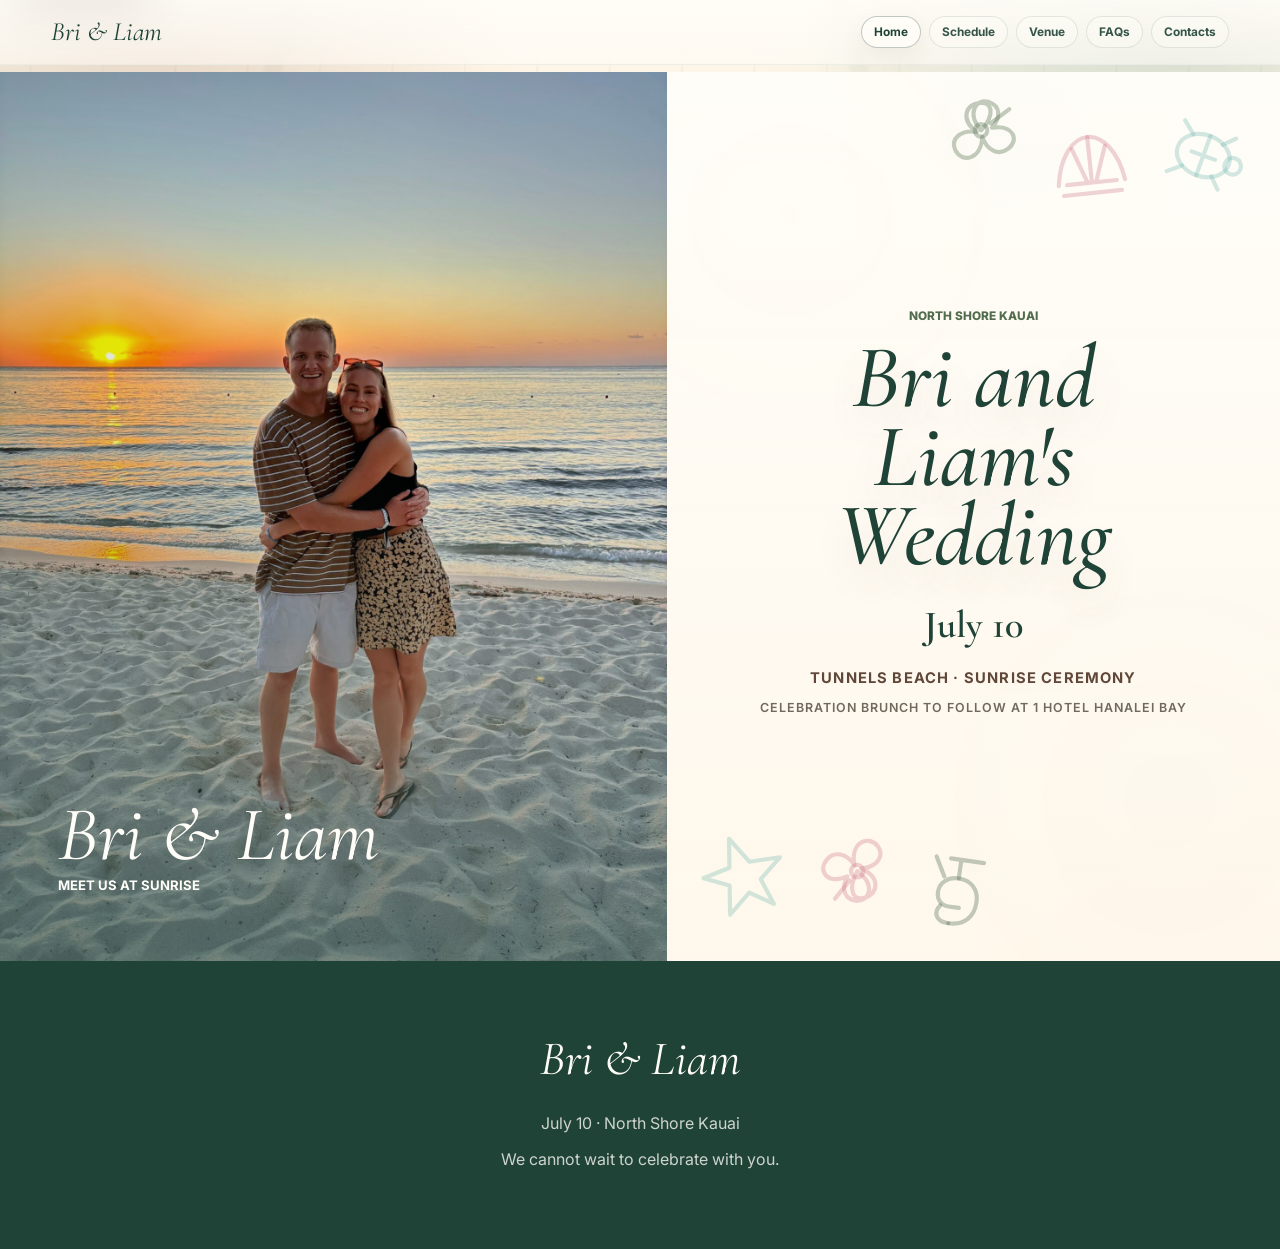
==== index.html @ 95271173 "New edit" ====
<!doctype html>
<html lang="en">
  <head>
    <meta charset="utf-8">
    <meta name="viewport" content="width=device-width, initial-scale=1">
    <meta
      name="description"
      content="Bri and Liam's intimate wedding weekend on Kauai's North Shore."
    >
    <!-- LINK PREVIEW: this controls the photo/title shown in texts and social shares. -->
    <meta property="og:title" content="Bri & Liam | North Shore Kauai">
    <meta property="og:description" content="A sunrise celebration at Tunnels Beach on Kauai's North Shore.">
    <meta property="og:type" content="website">
    <meta property="og:url" content="https://briandliam.com/">
    <meta property="og:image" content="https://briandliam.com/assets/bri-liam-link-preview.jpeg">
    <meta property="og:image:alt" content="Bri and Liam smiling together at Tunnels Beach in Kauai.">
    <meta property="og:image:width" content="768">
    <meta property="og:image:height" content="1024">
    <meta name="twitter:card" content="summary_large_image">
    <meta name="twitter:title" content="Bri & Liam | North Shore Kauai">
    <meta name="twitter:description" content="A sunrise celebration at Tunnels Beach on Kauai's North Shore.">
    <meta name="twitter:image" content="https://briandliam.com/assets/bri-liam-link-preview.jpeg">
    <title>Bri & Liam | North Shore Kauai</title>

    <!-- Fonts: update these Google Fonts links if you want a different typography direction. -->
    <link rel="preconnect" href="https://fonts.googleapis.com">
    <link rel="preconnect" href="https://fonts.gstatic.com" crossorigin>
    <link
      href="https://fonts.googleapis.com/css2?family=Cormorant+Garamond:ital,wght@0,400;0,500;0,600;1,400&family=Inter:wght@400;500;600;700&display=swap"
      rel="stylesheet"
    >
    <link rel="stylesheet" href="styles.css">
  </head>
  <body>
    <a class="skip-link" href="#main">Skip to content</a>

    <!-- DECORATIVE MOTIFS: reusable beach/tropical icons used in headings and the hero. -->
    <svg class="motif-sprite" aria-hidden="true" focusable="false">
      <symbol id="motif-shell" viewBox="0 0 48 48">
        <path d="M8 34c2-14 9-22 16-22s14 8 16 22" />
        <path d="M12 34h24M24 12v22M16 17l6 17M32 17l-6 17M10 39h28" />
      </symbol>
      <symbol id="motif-turtle" viewBox="0 0 48 48">
        <ellipse cx="24" cy="25" rx="13" ry="10" />
        <circle cx="39" cy="25" r="4" />
        <path d="M16 17l-6-5M16 33l-6 5M31 17l5-5M31 33l5 5M18 25h12M24 15v20" />
      </symbol>
      <symbol id="motif-hibiscus" viewBox="0 0 48 48">
        <path d="M24 24c-8-7-5-15 2-14 5 1 7 6 3 12 10-3 14 4 9 9-4 4-10 2-13-4 1 11-8 14-12 8-3-5 1-10 9-10-9-5-7-13 0-14 5-1 8 4 2 13Z" />
        <circle cx="24" cy="24" r="3" />
        <path d="M28 20l8-8" />
      </symbol>
      <symbol id="motif-fish" viewBox="0 0 48 48">
        <path d="M8 24c7-9 18-10 27 0-9 10-20 9-27 0Z" />
        <path d="M35 24l7-7v14l-7-7ZM17 20c3 3 3 5 0 8" />
        <circle cx="14" cy="23" r="1.5" />
      </symbol>
      <symbol id="motif-starfish" viewBox="0 0 48 48">
        <path d="M24 6l5 13 13-1-10 9 5 13-13-7-13 7 5-13L6 18l13 1 5-13Z" />
      </symbol>
      <symbol id="motif-waterfall" viewBox="0 0 48 48">
        <path d="M14 7h20M17 12c0 8 3 11 3 18M24 12c-2 8 2 13-1 22M31 12c-1 7 2 11-2 18" />
        <path d="M10 38c4-3 8-3 12 0s8 3 16 0" />
      </symbol>
      <symbol id="motif-flamingo" viewBox="0 0 48 48">
        <path d="M31 13c-8 0-12 5-12 12 0 6 4 10 10 10 5 0 9-3 9-8 0-3-2-6-6-6h-5" />
        <path d="M31 13c6 0 8 4 5 8M29 35v9M36 35l5 9M18 44h16" />
      </symbol>
    </svg>

    <header class="site-header">
      <button class="brand tab-button" type="button" data-tab="home" aria-label="Bri and Liam home">Bri & Liam</button>
      <nav aria-label="Primary navigation" role="tablist">
        <button class="tab-button is-active" type="button" role="tab" aria-selected="true" aria-controls="home-panel" data-tab="home">Home</button>
        <button class="tab-button" type="button" role="tab" aria-selected="false" aria-controls="schedule-panel" data-tab="schedule">Schedule</button>
        <button class="tab-button" type="button" role="tab" aria-selected="false" aria-controls="venue-panel" data-tab="venue">Venue</button>
        <button class="tab-button" type="button" role="tab" aria-selected="false" aria-controls="faqs-panel" data-tab="faqs">FAQs</button>
        <button class="tab-button" type="button" role="tab" aria-selected="false" aria-controls="contacts-panel" data-tab="contacts">Contacts</button>
      </nav>
    </header>

    <main id="main">
      <section class="tab-panel is-active" id="home-panel" role="tabpanel" data-panel="home">
        <div class="title-slide">
          <figure class="title-photo-panel">
            <!-- HOME PHOTO: replace this image in assets/ if you want a different title photo. -->
            <img src="assets/bri-liam-title-photo.jpeg" alt="Bri and Liam standing together on the beach at sunset.">
            <figcaption>
              <span>Bri & Liam</span>
              <small>Meet us at sunrise</small>
            </figcaption>
          </figure>
          <div class="title-invite reveal">
            <div class="tropical-corner tropical-corner-top" aria-hidden="true">
              <svg><use href="#motif-hibiscus"></use></svg>
              <svg><use href="#motif-shell"></use></svg>
              <svg><use href="#motif-turtle"></use></svg>
            </div>
            <div class="title-copy">
              <p class="kicker">North Shore Kauai</p>
              <h1 id="hero-title">Bri and Liam's Wedding</h1>
              <p class="title-date">July 10</p>
              <p class="title-location">Tunnels Beach · Sunrise Ceremony</p>
              <p class="title-note">Celebration brunch to follow at 1 Hotel Hanalei Bay</p>
            </div>
            <div class="tropical-corner tropical-corner-bottom" aria-hidden="true">
              <svg><use href="#motif-flamingo"></use></svg>
              <svg><use href="#motif-hibiscus"></use></svg>
              <svg><use href="#motif-starfish"></use></svg>
            </div>
          </div>
        </div>
      </section>

      <section class="tab-panel" id="schedule-panel" role="tabpanel" data-panel="schedule" hidden>
        <div class="section-wrap reveal">
          <div class="section-heading centered">
            <p class="eyebrow"><svg class="motif-icon" aria-hidden="true" focusable="false"><use href="#motif-starfish"></use></svg>Schedule</p>
            <h2>Wedding Weekend</h2>
          </div>
          <div class="schedule-strip" aria-label="Brief wedding weekend schedule">
            <span><strong>July 9</strong> Welcome Rehearsal</span>
            <span><strong>July 10</strong> Ceremony</span>
            <span><strong>July 10</strong> Brunch</span>
          </div>
          <div class="schedule-card-grid">
            <article>
              <p class="date">July 9 · 2:00 PM</p>
              <h3>Welcome Rehearsal</h3>
              <p>Join us for a relaxed dinner party at the Belskus residence in Princeville, overlooking the North Shore.</p>
              <dl>
                <div>
                  <dt>Location</dt>
                  <dd>Belskus residence</dd>
                </div>
                <div>
                  <dt>Address</dt>
                  <dd>4221 Kekuanaoa Ln<br>Princeville, HI</dd>
                </div>
              </dl>
            </article>
            <article>
              <p class="date">July 10 · 7:00 AM</p>
              <h3>Ceremony</h3>
              <p>Please plan to arrive around 6:45 AM. There is about a 0.5-mile walk along the beach from the parking lot to the ceremony site.</p>
              <dl>
                <div>
                  <dt>Location</dt>
                  <dd>Tunnels Beach</dd>
                </div>
                <div>
                  <dt>Meeting Point</dt>
                  <dd>North side of Tunnels Beach</dd>
                </div>
              </dl>
            </article>
            <article>
              <p class="date">July 10 · 9:15 AM</p>
              <h3>Brunch</h3>
              <p>After the ceremony, we will continue the celebration with brunch. All guests are invited to join us.</p>
              <dl>
                <div>
                  <dt>Location</dt>
                  <dd>1 Hotel Hanalei Bay</dd>
                </div>
              </dl>
            </article>
          </div>
        </div>
      </section>

      <section class="tab-panel" id="venue-panel" role="tabpanel" data-panel="venue" hidden>
        <div class="section-wrap reveal">
          <div class="section-heading centered">
            <p class="eyebrow"><svg class="motif-icon" aria-hidden="true" focusable="false"><use href="#motif-turtle"></use></svg>Venue</p>
            <h2>Ceremony at Tunnels Beach.</h2>
            <p>
              Please meet us on the north side of Tunnels Beach for a simple sunrise ceremony.
              Parking can be limited, so carpooling and arriving early are encouraged.
            </p>
          </div>
          <div class="venue-layout">
            <div class="map-card ceremony-map-card" aria-label="Ceremony map for Tunnels Beach">
              <!-- CEREMONY MAP: replace this image if parking or meeting details change. -->
              <img src="assets/tunnels-ceremony-map.png" alt="Illustrated ceremony map for Tunnels Beach showing the north side ceremony location and Haena Beach Park parking.">
            </div>
            <div class="info-grid">
              <article>
                <span>Arrival</span>
                <strong>6:45 AM</strong>
                <p>Please give yourself time for parking and walking.</p>
              </article>
              <article>
                <span>Ceremony</span>
                <strong>7:00 AM</strong>
                <p>Sunrise ceremony on the north side of Tunnels Beach.</p>
              </article>
              <article>
                <span>Walk</span>
                <strong>0.5 mile</strong>
                <p>Plan for a beach walk from the parking lot to the ceremony site.</p>
              </article>
              <article>
                <span>Transportation</span>
                <strong>Carpooling encouraged</strong>
                <p>North Shore travel and parking can take longer than expected.</p>
              </article>
              <article>
                <span>Officiant</span>
                <strong>Bri's best friend</strong>
              </article>
              <article>
                <span>Meeting Point</span>
                <strong>North side of Tunnels Beach</strong>
              </article>
            </div>
          </div>
        </div>
      </section>

      <section class="tab-panel" id="faqs-panel" role="tabpanel" data-panel="faqs" hidden>
        <div class="section-wrap reveal">
          <div class="section-heading centered">
            <p class="eyebrow"><svg class="motif-icon" aria-hidden="true" focusable="false"><use href="#motif-shell"></use></svg>FAQs</p>
            <h2>A few helpful notes.</h2>
          </div>
          <div class="faq-grid">
            <article>
              <h3>When should we arrive?</h3>
              <p>Guests should plan to arrive around 6:45 AM so there is enough time for parking and the walk to the ceremony site.</p>
            </article>
            <article>
              <h3>How far is the walk?</h3>
              <p>There is about a 0.5-mile walk along the beach from the parking lot to the ceremony site.</p>
            </article>
            <article>
              <h3>Should we carpool?</h3>
              <p>Yes, please carpool when possible. Parking near Tunnels Beach can be limited.</p>
            </article>
            <article>
              <h3>What shoes should I wear?</h3>
              <p>Beach-friendly shoes are recommended, and barefoot is totally okay for the ceremony.</p>
            </article>
            <article>
              <h3>What should I bring?</h3>
              <p>Sunglasses or water may be helpful for the morning beach ceremony.</p>
            </article>
            <article>
              <h3>What should I wear?</h3>
              <p>Beach-friendly neutrals and florals are perfect. Please avoid wearing white.</p>
            </article>
          </div>
        </div>
      </section>

      <section class="tab-panel" id="contacts-panel" role="tabpanel" data-panel="contacts" hidden>
        <div class="attendee-contacts section-wrap reveal">
          <div class="section-heading centered">
            <p class="eyebrow"><svg class="motif-icon" aria-hidden="true" focusable="false"><use href="#motif-flamingo"></use></svg>Contacts</p>
            <h2 id="contacts-title">Attendee Contacts</h2>
          </div>
          <!-- ATTENDEE CONTACTS: update names/numbers here as needed. -->
          <div class="contact-grid">
            <article><span>Joe</span><a href="tel:+14807739294">(480) 773-9294</a></article>
            <article><span>Mikey</span><a href="tel:+14803384847">(480) 338-4847</a></article>
            <article><span>Gabby</span><a href="tel:+14807475272">(480) 747-5272</a></article>
            <article><span>Brady</span><a href="tel:+14806779802">(480) 677-9802</a></article>
            <article><span>Peter</span><a href="tel:+16025356548">(602) 535-6548</a></article>
            <article><span>Stu</span><a href="tel:+14808248291">(480) 824-8291</a></article>
            <article><span>Connie</span><a href="tel:+14808248297">(480) 824-8297</a></article>
            <article><span>Sammy</span><a href="tel:+14806770804">(480) 677-0804</a></article>
            <article><span>Rachel</span><a href="tel:+14804664386">(480) 466-4386</a></article>
            <article><span>Maddie</span><a href="tel:+14803385654">(480) 338-5654</a></article>
            <article><span>Erin</span><a href="tel:+19512557555">(951) 255-7555</a></article>
            <article><span>Kylie</span><a href="tel:+447765758380">+44 7765 758380</a></article>
            <article><span>Sheri</span><a href="tel:+18584148650">(858) 414-8650</a></article>
            <article><span>Bri</span><a href="tel:+19519727779">(951) 972-7779</a></article>
            <article><span>Liam</span><a href="tel:+14808248294">(480) 824-8294</a></article>
            <article><span>John</span><a href="tel:+19512193408">(951) 219-3408</a></article>
          </div>
          <p class="contact-note">* No prank calls. We're talking to you, Kylie.</p>
        </div>
      </section>
    </main>

    <footer class="site-footer">
      <p class="footer-names">Bri & Liam</p>
      <p>July 10 · North Shore Kauai</p>
      <p>We cannot wait to celebrate with you.</p>
    </footer>
    <script>
      const tabButtons = document.querySelectorAll(".tab-button");
      const tabPanels = document.querySelectorAll(".tab-panel");

      function showTab(tabName) {
        tabButtons.forEach((button) => {
          const isActive = button.dataset.tab === tabName;
          button.classList.toggle("is-active", isActive);
          if (button.getAttribute("role") === "tab") {
            button.setAttribute("aria-selected", String(isActive));
          }
        });

        tabPanels.forEach((panel) => {
          const isActive = panel.dataset.panel === tabName;
          panel.classList.toggle("is-active", isActive);
          panel.hidden = !isActive;
        });

        window.scrollTo({ top: 0, behavior: "smooth" });
      }

      tabButtons.forEach((button) => {
        button.addEventListener("click", () => showTab(button.dataset.tab));
      });
    </script>
  </body>
</html>
---- styles.css ----
/* Bri & Liam wedding site
   Edit colors, spacing, and typography here. Content updates live in index.html. */

:root {
  --cream: #fff7ea;
  --warm-white: #fffdf8;
  --sand: #efd8b8;
  --beige: #dfc6a4;
  --taupe: #a2775c;
  --cocoa: #604738;
  --ink: #24362f;
  --muted: #6f695e;
  --sage: #9ab889;
  --olive: #526d4d;
  --deep-green: #1f4337;
  --ocean: #74b7ae;
  --soft-blue: #d7f0eb;
  --coral: #dd8c78;
  --hibiscus: #c96f83;
  --sun: #f2c875;
  --line: rgba(44, 44, 36, 0.14);
  --shadow: 0 18px 50px rgba(73, 58, 43, 0.12);
  --radius: 24px;
}

* {
  box-sizing: border-box;
  letter-spacing: 0;
}

html {
  scroll-behavior: smooth;
}

body {
  position: relative;
  margin: 0;
  background:
    radial-gradient(circle at 14% 8%, rgba(221, 140, 120, 0.16), transparent 22rem),
    radial-gradient(circle at 88% 12%, rgba(116, 183, 174, 0.18), transparent 24rem),
    linear-gradient(180deg, var(--cream), #f6ead8 48%, #fff9ef);
  color: var(--ink);
  font-family: Inter, system-ui, -apple-system, BlinkMacSystemFont, "Segoe UI", sans-serif;
}

body::before {
  content: "";
  position: fixed;
  inset: 0;
  z-index: -1;
  pointer-events: none;
  background:
    radial-gradient(ellipse at 10% 0%, rgba(82, 109, 77, 0.13), transparent 24rem),
    radial-gradient(ellipse at 92% 2%, rgba(82, 109, 77, 0.12), transparent 24rem),
    linear-gradient(108deg, transparent 0 18%, rgba(82, 109, 77, 0.055) 18.4% 19.2%, transparent 19.6%),
    linear-gradient(72deg, transparent 0 71%, rgba(82, 109, 77, 0.055) 71.4% 72.2%, transparent 72.6%),
    repeating-linear-gradient(96deg, transparent 0 36px, rgba(31, 67, 55, 0.035) 37px 38px, transparent 39px 72px);
  opacity: 0.9;
}

img {
  display: block;
  max-width: 100%;
}

a {
  color: inherit;
  text-decoration: none;
}

button {
  color: inherit;
  font: inherit;
}

p {
  margin-top: 0;
  color: var(--muted);
  line-height: 1.75;
}

h1,
h2,
h3 {
  margin-top: 0;
  color: var(--ink);
  font-family: "Cormorant Garamond", Georgia, serif;
  font-weight: 500;
}

.skip-link {
  position: fixed;
  top: 12px;
  left: 12px;
  z-index: 100;
  transform: translateY(-160%);
  padding: 10px 14px;
  background: var(--warm-white);
  border-radius: 999px;
  box-shadow: var(--shadow);
}

.skip-link:focus {
  transform: translateY(0);
}

.motif-sprite {
  position: absolute;
  width: 0;
  height: 0;
  overflow: hidden;
}

.site-header {
  position: fixed;
  top: 0;
  left: 0;
  right: 0;
  z-index: 20;
  display: flex;
  align-items: center;
  justify-content: space-between;
  gap: 18px;
  padding: 16px clamp(18px, 4vw, 54px);
  color: var(--deep-green);
  background:
    linear-gradient(180deg, rgba(255, 253, 248, 0.88), rgba(255, 253, 248, 0.56));
  border-bottom: 1px solid rgba(31, 67, 55, 0.08);
  backdrop-filter: blur(14px);
}

.brand {
  padding: 0;
  background: transparent;
  border: 0;
  cursor: pointer;
  font-family: "Cormorant Garamond", Georgia, serif;
  font-size: clamp(1.3rem, 4vw, 1.65rem);
  font-style: italic;
}

nav {
  display: flex;
  align-items: center;
  justify-content: flex-end;
  gap: 8px;
  font-size: 0.74rem;
  font-weight: 700;
  text-transform: uppercase;
}

nav button {
  padding: 8px 12px;
  background: rgba(255, 253, 248, 0.42);
  border: 1px solid rgba(31, 67, 55, 0.12);
  border-radius: 999px;
  cursor: pointer;
  opacity: 0.9;
}

nav button:hover,
nav button:focus-visible,
nav button.is-active {
  background: rgba(255, 253, 248, 0.8);
  border-color: rgba(31, 67, 55, 0.28);
  opacity: 1;
}

nav button.is-active {
  box-shadow: 0 8px 22px rgba(96, 71, 56, 0.08);
}

.tab-panel {
  display: none;
  min-height: calc(100svh - 72px);
  padding-top: 72px;
}

.tab-panel.is-active {
  display: block;
}

.title-slide {
  position: relative;
  min-height: calc(100svh - 72px);
  display: grid;
  grid-template-columns: minmax(0, 1fr) minmax(360px, 0.92fr);
  overflow: hidden;
  padding: 0;
  background: var(--warm-white);
  isolation: isolate;
}

.title-slide::before {
  content: "";
  position: absolute;
  inset: 0;
  z-index: -2;
  background:
    radial-gradient(ellipse at 78% 6%, rgba(82, 109, 77, 0.13), transparent 18rem),
    radial-gradient(ellipse at 92% 98%, rgba(201, 111, 131, 0.12), transparent 18rem);
}

.title-slide::after {
  display: none;
}

.title-photo-panel {
  position: relative;
  min-height: calc(100svh - 72px);
  overflow: hidden;
}

.title-photo-panel img {
  width: 100%;
  height: 100%;
  min-height: calc(100svh - 72px);
  object-fit: cover;
  object-position: center;
}

.title-photo-panel::after {
  content: "";
  position: absolute;
  inset: 0;
  background:
    linear-gradient(180deg, transparent 42%, rgba(31, 67, 55, 0.52)),
    linear-gradient(90deg, rgba(31, 67, 55, 0.16), transparent 62%);
}

.title-photo-panel figcaption {
  position: absolute;
  left: clamp(24px, 5vw, 58px);
  bottom: clamp(26px, 6vw, 68px);
  z-index: 2;
  color: var(--warm-white);
}

.title-photo-panel span {
  display: block;
  font-family: "Cormorant Garamond", Georgia, serif;
  font-size: clamp(2.4rem, 6vw, 5.6rem);
  font-style: italic;
  line-height: 0.9;
}

.title-photo-panel small {
  display: block;
  margin-top: 8px;
  font-size: 0.82rem;
  font-weight: 700;
  text-transform: uppercase;
}

.title-invite {
  position: relative;
  min-height: calc(100svh - 72px);
  display: grid;
  place-items: center;
  overflow: hidden;
  padding: clamp(48px, 7vw, 92px);
  text-align: center;
  background:
    linear-gradient(180deg, rgba(255, 253, 248, 0.94), rgba(255, 247, 234, 0.92)),
    radial-gradient(circle at 20% 16%, rgba(242, 200, 117, 0.16), transparent 15rem),
    radial-gradient(circle at 82% 82%, rgba(116, 183, 174, 0.16), transparent 16rem);
}

.title-copy h1 {
  max-width: 430px;
  margin: 0 auto 16px;
  font-size: clamp(3rem, 7vw, 5.8rem);
  line-height: 0.88;
}

.title-date {
  margin: 0 0 8px;
  color: var(--deep-green);
  font-family: "Cormorant Garamond", Georgia, serif;
  font-size: clamp(1.6rem, 3vw, 2.4rem);
  font-weight: 600;
}

.title-location,
.title-note {
  margin-bottom: 8px;
  color: var(--cocoa);
  font-size: 0.92rem;
  font-weight: 700;
  letter-spacing: 0.08em;
  line-height: 1.55;
  text-transform: uppercase;
}

.title-note {
  color: var(--muted);
  font-size: 0.78rem;
  font-weight: 600;
}

.tropical-corner {
  position: absolute;
  display: flex;
  gap: 12px;
  color: rgba(82, 109, 77, 0.35);
}

.tropical-corner svg {
  width: clamp(54px, 9vw, 100px);
  height: clamp(54px, 9vw, 100px);
  fill: none;
  stroke: currentColor;
  stroke-width: 2;
  stroke-linecap: round;
  stroke-linejoin: round;
}

.tropical-corner svg:nth-child(2) {
  color: rgba(201, 111, 131, 0.3);
  transform: translateY(16px) rotate(-14deg);
}

.tropical-corner svg:nth-child(3) {
  color: rgba(116, 183, 174, 0.32);
  transform: translateY(-8px) rotate(12deg);
}

.tropical-corner-top {
  top: 24px;
  right: 26px;
  transform: rotate(8deg);
}

.tropical-corner-bottom {
  bottom: 24px;
  left: 26px;
  transform: rotate(188deg);
}

.schedule-strip {
  display: grid;
  grid-template-columns: repeat(3, minmax(0, 1fr));
  gap: 10px;
  margin: 0 0 18px;
}

.schedule-strip span,
.schedule-card-grid article {
  padding: 18px;
  background: rgba(255, 253, 248, 0.76);
  border: 1px solid rgba(116, 183, 174, 0.24);
  border-radius: var(--radius);
  box-shadow: 0 10px 32px rgba(93, 74, 59, 0.06);
}

.schedule-strip strong {
  display: block;
  color: var(--deep-green);
  font-family: "Cormorant Garamond", Georgia, serif;
  font-size: 1.45rem;
  line-height: 1;
}

.schedule-card-grid {
  display: grid;
  grid-template-columns: repeat(3, minmax(0, 1fr));
  gap: 14px;
}

.schedule-card-grid h3 {
  margin-bottom: 10px;
  color: var(--deep-green);
  font-size: clamp(2rem, 4vw, 3rem);
  line-height: 1;
}

.schedule-card-grid dl {
  margin-top: 20px;
}

.venue-layout {
  display: grid;
  grid-template-columns: minmax(0, 1fr) minmax(320px, 0.95fr);
  gap: clamp(20px, 4vw, 44px);
  align-items: start;
}

.hero {
  position: relative;
  min-height: 92svh;
  display: grid;
  align-items: center;
  overflow: hidden;
  padding: 96px clamp(18px, 6vw, 72px) clamp(44px, 9vw, 96px);
  background:
    linear-gradient(180deg, rgba(255, 253, 248, 0.72), transparent 32%),
    radial-gradient(ellipse at 18% 22%, rgba(242, 200, 117, 0.42), transparent 26rem),
    linear-gradient(135deg, #fff5df 0%, #f6cda6 32%, #bfe8df 61%, #f9e5c6 100%);
  isolation: isolate;
}

.hero::before,
.hero::after,
.hero-art {
  position: absolute;
  inset: 0;
}

.hero::before {
  content: "";
  z-index: -2;
  background:
    linear-gradient(155deg, transparent 0 48%, rgba(255, 253, 248, 0.42) 48.2% 50%, transparent 50.2%),
    repeating-linear-gradient(168deg, rgba(255, 253, 248, 0.22) 0 1px, transparent 1px 18px);
  opacity: 0.72;
}

.hero::after {
  content: "";
  z-index: -1;
  top: auto;
  height: 38%;
  background:
    radial-gradient(120% 75% at 50% 8%, rgba(255, 253, 248, 0.72), transparent 42%),
    linear-gradient(180deg, rgba(255, 253, 248, 0), rgba(239, 216, 184, 0.9));
  clip-path: ellipse(78% 46% at 48% 100%);
}

.hero-art {
  pointer-events: none;
  color: rgba(31, 67, 55, 0.22);
}

.hero-motif {
  position: absolute;
  width: clamp(58px, 10vw, 118px);
  height: clamp(58px, 10vw, 118px);
  fill: none;
  stroke: currentColor;
  stroke-width: 2.2;
  stroke-linecap: round;
  stroke-linejoin: round;
}

.hero-shell-one {
  left: 7%;
  bottom: 14%;
  color: rgba(162, 119, 92, 0.34);
  transform: rotate(-12deg);
}

.hero-turtle {
  right: 13%;
  bottom: 22%;
  color: rgba(82, 109, 77, 0.34);
  transform: rotate(10deg);
}

.hero-flower {
  right: 7%;
  top: 21%;
  color: rgba(201, 111, 131, 0.36);
  transform: rotate(16deg);
}

.hero-flamingo {
  left: 14%;
  top: 24%;
  color: rgba(221, 140, 120, 0.36);
  transform: rotate(-8deg);
}

.hero-starfish {
  left: 47%;
  bottom: 7%;
  color: rgba(242, 200, 117, 0.46);
  transform: rotate(18deg);
}

.hero-waterfall {
  right: 29%;
  top: 15%;
  color: rgba(116, 183, 174, 0.36);
  transform: rotate(6deg);
}

.hero-content {
  position: relative;
  max-width: 880px;
}

.kicker,
.eyebrow {
  margin: 0 0 14px;
  color: var(--olive);
  font-size: 0.74rem;
  font-weight: 800;
  line-height: 1.45;
  text-transform: uppercase;
}

.hero .kicker {
  color: var(--olive);
}

h1 {
  margin-bottom: 16px;
  color: var(--deep-green);
  font-size: clamp(5rem, 18vw, 13rem);
  font-style: italic;
  font-weight: 500;
  line-height: 0.8;
  text-shadow: 0 18px 38px rgba(96, 71, 56, 0.12);
}

.hero-meta {
  max-width: 560px;
  margin-bottom: 0;
  color: var(--cocoa);
  font-size: clamp(1.05rem, 3vw, 1.45rem);
  font-weight: 600;
}

.section-wrap {
  width: min(1120px, calc(100% - 36px));
  margin: 0 auto;
  padding: clamp(46px, 7vw, 82px) 0;
}

.page-section {
  scroll-margin-top: 86px;
}

.intro {
  display: grid;
  grid-template-columns: 1.1fr 0.9fr;
  gap: clamp(28px, 7vw, 84px);
}

.motif-icon {
  width: 1.35rem;
  height: 1.35rem;
  margin-right: 9px;
  fill: none;
  stroke: currentColor;
  stroke-width: 2.3;
  stroke-linecap: round;
  stroke-linejoin: round;
  vertical-align: -0.34rem;
}

h2 {
  margin-bottom: 0;
  font-size: clamp(2.8rem, 8vw, 5.5rem);
  line-height: 0.98;
}

.intro-copy {
  align-self: end;
}

.welcome-detail {
  grid-column: 1 / -1;
  justify-self: end;
  width: min(520px, 100%);
  margin-top: clamp(18px, 4vw, 34px);
}

.welcome-detail img {
  width: 100%;
  aspect-ratio: 5 / 4;
  object-fit: cover;
  border-radius: 28px;
  box-shadow: var(--shadow);
}

.intro-copy p,
.section-heading p,
.feature-card p,
.welcome-copy p,
.dress-code p {
  font-size: 1.03rem;
}

.details-panel,
.feature,
.map-section {
  display: grid;
  grid-template-columns: minmax(0, 0.9fr) minmax(320px, 1.1fr);
  gap: clamp(30px, 7vw, 84px);
  border-top: 1px solid var(--line);
}

.section-heading {
  align-self: start;
}

.centered {
  max-width: 780px;
  margin: 0 auto 26px;
  text-align: center;
}

.info-grid {
  display: grid;
  grid-template-columns: repeat(2, minmax(0, 1fr));
  gap: 12px;
}

.info-grid article,
.feature-card,
.faq-grid article,
.rec-grid article {
  min-height: 100%;
  padding: 22px;
  background:
    linear-gradient(145deg, rgba(255, 253, 248, 0.82), rgba(255, 247, 234, 0.58));
  border: 1px solid rgba(116, 183, 174, 0.26);
  border-radius: var(--radius);
  box-shadow: 0 10px 32px rgba(93, 74, 59, 0.06);
}

.info-grid span,
dt,
.date,
.time {
  display: block;
  margin-bottom: 8px;
  color: var(--taupe);
  font-size: 0.72rem;
  font-weight: 800;
  text-transform: uppercase;
}

.info-grid strong,
.large-detail {
  display: block;
  color: var(--deep-green);
  font-family: "Cormorant Garamond", Georgia, serif;
  font-size: clamp(1.55rem, 4vw, 2.25rem);
  font-weight: 600;
  line-height: 1.05;
}

.info-grid p,
.feature-card p:last-child {
  margin: 10px 0 0;
}

.feature {
  align-items: center;
}

.feature-card {
  padding: clamp(28px, 5vw, 48px);
}

.large-detail {
  margin-bottom: 18px;
  color: var(--olive);
  font-size: clamp(3rem, 8vw, 5.2rem);
}

.welcome-event {
  width: min(1180px, calc(100% - 36px));
  margin: 0 auto;
  display: grid;
  grid-template-columns: minmax(0, 0.95fr) minmax(320px, 0.85fr);
  gap: clamp(22px, 5vw, 58px);
  align-items: center;
  padding: clamp(28px, 5vw, 58px);
  background:
    radial-gradient(circle at 12% 8%, rgba(221, 140, 120, 0.18), transparent 18rem),
    linear-gradient(135deg, #fff1df, #e5f2de 54%, #d9eee9);
  border-radius: 32px;
}

.welcome-image img {
  width: 100%;
  aspect-ratio: 4 / 5;
  object-fit: cover;
  border-radius: 28px;
  box-shadow: var(--shadow);
}

.welcome-copy h2 {
  margin-bottom: 18px;
}

.small-note {
  color: var(--cocoa);
}

dl {
  display: grid;
  gap: 14px;
  margin: 28px 0 0;
}

dd {
  margin: 0;
  color: var(--deep-green);
  font-weight: 700;
}

.timeline {
  display: grid;
  max-width: 860px;
  margin: 0 auto;
  border-top: 1px solid var(--line);
}

.timeline article {
  display: grid;
  grid-template-columns: 110px 1fr;
  gap: clamp(18px, 5vw, 44px);
  padding: 22px 0;
  border-bottom: 1px solid var(--line);
}

.timeline h3,
.rec-grid h3 {
  margin-bottom: 8px;
  color: var(--deep-green);
  font-size: 1.55rem;
}

.timeline p:last-child,
.faq-grid p,
.rec-grid p {
  margin-bottom: 0;
}

.dress-code {
  max-width: 900px;
  text-align: center;
}

.dress-code h2 {
  margin-bottom: 22px;
}

.faq-grid,
.rec-grid,
.contact-grid {
  display: grid;
  grid-template-columns: repeat(3, minmax(0, 1fr));
  gap: 14px;
}

.faq-grid h3 {
  margin-bottom: 10px;
  color: var(--deep-green);
  font-size: 1.55rem;
}

.map-card {
  overflow: hidden;
  background: linear-gradient(145deg, #fff1dc, #d9eee9);
  border: 1px solid rgba(116, 183, 174, 0.3);
  border-radius: 32px;
  box-shadow: var(--shadow);
}

.map-card img {
  display: block;
  width: 100%;
}

.ceremony-map-card img {
  height: 100%;
  object-fit: cover;
}

figure {
  margin: 0;
}

.attendee-contacts {
  border-top: 1px solid var(--line);
}

.contact-grid article {
  padding: 20px;
  background: rgba(255, 253, 248, 0.76);
  border: 1px solid rgba(116, 183, 174, 0.24);
  border-radius: var(--radius);
  box-shadow: 0 10px 32px rgba(93, 74, 59, 0.06);
}

.contact-grid span,
.contact-grid a {
  display: block;
}

.contact-grid span {
  margin-bottom: 7px;
  color: var(--deep-green);
  font-family: "Cormorant Garamond", Georgia, serif;
  font-size: 1.65rem;
  line-height: 1;
}

.contact-grid a {
  color: var(--muted);
  font-size: 0.95rem;
  font-weight: 700;
}

.contact-grid a:hover,
.contact-grid a:focus-visible {
  color: var(--olive);
  text-decoration: underline;
  text-underline-offset: 3px;
}

.contact-note {
  margin: 18px 0 0;
  color: var(--taupe);
  font-size: 0.86rem;
  font-style: italic;
  text-align: center;
}

.site-footer {
  padding: 56px 20px 68px;
  background: var(--deep-green);
  text-align: center;
}

.site-footer p {
  margin-bottom: 8px;
  color: rgba(255, 253, 248, 0.78);
}

.footer-names {
  color: var(--warm-white) !important;
  font-family: "Cormorant Garamond", Georgia, serif;
  font-size: 3rem;
  font-style: italic;
}

.reveal {
  animation: fadeUp 0.9s ease both;
}

@keyframes fadeUp {
  from {
    opacity: 0;
    transform: translateY(18px);
  }

  to {
    opacity: 1;
    transform: translateY(0);
  }
}

@media (prefers-reduced-motion: reduce) {
  html {
    scroll-behavior: auto;
  }

  .reveal {
    animation: none;
  }
}

@media (max-width: 860px) {
  .site-header {
    align-items: flex-start;
  }

  nav {
    max-width: 250px;
    flex-wrap: wrap;
  }

  .intro,
  .details-panel,
  .feature,
  .welcome-event,
  .map-section,
  .venue-layout {
    grid-template-columns: 1fr;
  }

  .welcome-event {
    padding: 20px;
    border-radius: 26px;
  }

  .title-slide {
    grid-template-columns: 1fr;
  }

  .title-photo-panel,
  .title-photo-panel img {
    min-height: 44svh;
  }

  .title-invite {
    min-height: auto;
    padding: 64px 24px 76px;
  }

  .info-grid,
  .faq-grid,
  .rec-grid,
  .contact-grid,
  .schedule-card-grid,
  .schedule-strip {
    grid-template-columns: 1fr;
  }
}

@media (max-width: 560px) {
  .site-header {
    align-items: flex-start;
    padding: 14px 16px;
  }

  nav {
    justify-content: flex-end;
    gap: 8px 12px;
    font-size: 0.68rem;
  }

  nav button {
    padding: 7px 9px;
  }

  .tab-panel {
    padding-top: 118px;
  }

  .title-slide {
    min-height: calc(100svh - 118px);
  }

  .title-copy h1 {
    font-size: 3.25rem;
  }

  .title-photo-panel,
  .title-photo-panel img {
    min-height: 42svh;
  }

  .title-photo-panel figcaption {
    left: 22px;
    bottom: 24px;
  }

  .title-photo-panel span {
    font-size: 3rem;
  }

  .title-invite {
    padding: 58px 22px 66px;
  }

  .tropical-corner svg {
    width: 58px;
    height: 58px;
  }

  .tropical-corner-top {
    top: 14px;
    right: 12px;
  }

  .tropical-corner-bottom {
    bottom: 14px;
    left: 12px;
  }

  .hero {
    min-height: 82svh;
    align-items: start;
    padding: 116px 18px 44px;
  }

  .hero-art {
    opacity: 0.78;
  }

  .hero-flamingo,
  .hero-waterfall {
    display: none;
  }

  h1 {
    margin-bottom: 12px;
    font-size: 4.65rem;
    font-style: italic;
    line-height: 0.86;
  }

  .hero-content {
    max-width: 420px;
  }

  .timeline article {
    grid-template-columns: 1fr;
    gap: 6px;
  }

  .map-card {
    border-radius: 22px;
  }

}
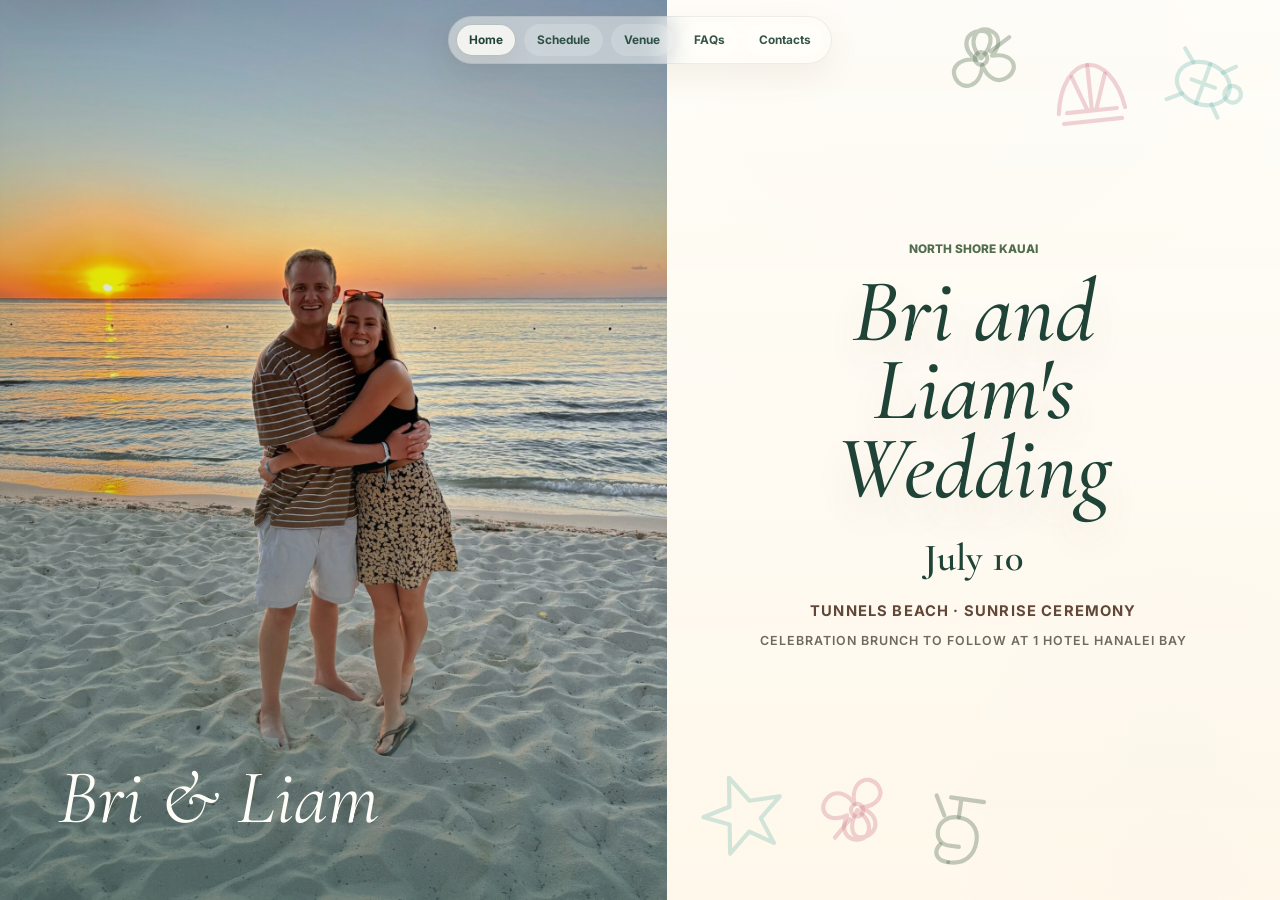
==== commit 1457d7c7: "redo Heading" ====
--- a/index.html
+++ b/index.html
@@ -69,7 +69,6 @@
     </svg>
 
     <header class="site-header">
-      <button class="brand tab-button" type="button" data-tab="home" aria-label="Bri and Liam home">Bri & Liam</button>
       <nav aria-label="Primary navigation" role="tablist">
         <button class="tab-button is-active" type="button" role="tab" aria-selected="true" aria-controls="home-panel" data-tab="home">Home</button>
         <button class="tab-button" type="button" role="tab" aria-selected="false" aria-controls="schedule-panel" data-tab="schedule">Schedule</button>
@@ -87,7 +86,6 @@
             <img src="assets/bri-liam-title-photo.jpeg" alt="Bri and Liam standing together on the beach at sunset.">
             <figcaption>
               <span>Bri & Liam</span>
-              <small>Meet us at sunrise</small>
             </figcaption>
           </figure>
           <div class="title-invite reveal">
@@ -283,11 +281,6 @@
       </section>
     </main>
 
-    <footer class="site-footer">
-      <p class="footer-names">Bri & Liam</p>
-      <p>July 10 · North Shore Kauai</p>
-      <p>We cannot wait to celebrate with you.</p>
-    </footer>
     <script>
       const tabButtons = document.querySelectorAll(".tab-button");
       const tabPanels = document.querySelectorAll(".tab-panel");
--- a/styles.css
+++ b/styles.css
@@ -113,20 +113,19 @@
 
 .site-header {
   position: fixed;
-  top: 0;
-  left: 0;
-  right: 0;
+  top: 16px;
+  left: 50%;
+  right: auto;
   z-index: 20;
   display: flex;
   align-items: center;
-  justify-content: space-between;
-  gap: 18px;
-  padding: 16px clamp(18px, 4vw, 54px);
+  justify-content: center;
+  width: min(calc(100% - 28px), 560px);
+  padding: 0;
   color: var(--deep-green);
-  background:
-    linear-gradient(180deg, rgba(255, 253, 248, 0.88), rgba(255, 253, 248, 0.56));
-  border-bottom: 1px solid rgba(31, 67, 55, 0.08);
-  backdrop-filter: blur(14px);
+  background: transparent;
+  border: 0;
+  transform: translateX(-50%);
 }
 
 .brand {
@@ -142,8 +141,15 @@
 nav {
   display: flex;
   align-items: center;
-  justify-content: flex-end;
+  justify-content: center;
   gap: 8px;
+  width: auto;
+  padding: 7px;
+  background: rgba(255, 253, 248, 0.46);
+  border: 1px solid rgba(31, 67, 55, 0.08);
+  border-radius: 999px;
+  box-shadow: 0 12px 34px rgba(96, 71, 56, 0.08);
+  backdrop-filter: blur(14px);
   font-size: 0.74rem;
   font-weight: 700;
   text-transform: uppercase;
@@ -151,8 +157,8 @@
 
 nav button {
   padding: 8px 12px;
-  background: rgba(255, 253, 248, 0.42);
-  border: 1px solid rgba(31, 67, 55, 0.12);
+  background: rgba(255, 253, 248, 0.2);
+  border: 1px solid transparent;
   border-radius: 999px;
   cursor: pointer;
   opacity: 0.9;
@@ -172,8 +178,8 @@
 
 .tab-panel {
   display: none;
-  min-height: calc(100svh - 72px);
-  padding-top: 72px;
+  min-height: 100svh;
+  padding-top: 0;
 }
 
 .tab-panel.is-active {
@@ -182,7 +188,7 @@
 
 .title-slide {
   position: relative;
-  min-height: calc(100svh - 72px);
+  min-height: 100svh;
   display: grid;
   grid-template-columns: minmax(0, 1fr) minmax(360px, 0.92fr);
   overflow: hidden;
@@ -207,14 +213,14 @@
 
 .title-photo-panel {
   position: relative;
-  min-height: calc(100svh - 72px);
+  min-height: 100svh;
   overflow: hidden;
 }
 
 .title-photo-panel img {
   width: 100%;
   height: 100%;
-  min-height: calc(100svh - 72px);
+  min-height: 100svh;
   object-fit: cover;
   object-position: center;
 }
@@ -254,7 +260,7 @@
 
 .title-invite {
   position: relative;
-  min-height: calc(100svh - 72px);
+  min-height: 100svh;
   display: grid;
   place-items: center;
   overflow: hidden;
@@ -822,24 +828,6 @@
   text-align: center;
 }
 
-.site-footer {
-  padding: 56px 20px 68px;
-  background: var(--deep-green);
-  text-align: center;
-}
-
-.site-footer p {
-  margin-bottom: 8px;
-  color: rgba(255, 253, 248, 0.78);
-}
-
-.footer-names {
-  color: var(--warm-white) !important;
-  font-family: "Cormorant Garamond", Georgia, serif;
-  font-size: 3rem;
-  font-style: italic;
-}
-
 .reveal {
   animation: fadeUp 0.9s ease both;
 }
@@ -868,7 +856,7 @@
 
 @media (max-width: 860px) {
   .site-header {
-    align-items: flex-start;
+    align-items: center;
   }
 
   nav {
@@ -916,13 +904,15 @@
 
 @media (max-width: 560px) {
   .site-header {
-    align-items: flex-start;
-    padding: 14px 16px;
+    top: 10px;
+    align-items: center;
+    width: min(calc(100% - 16px), 420px);
+    padding: 0;
   }
 
   nav {
-    justify-content: flex-end;
-    gap: 8px 12px;
+    justify-content: center;
+    gap: 6px;
     font-size: 0.68rem;
   }
 
@@ -931,11 +921,11 @@
   }
 
   .tab-panel {
-    padding-top: 118px;
+    padding-top: 0;
   }
 
   .title-slide {
-    min-height: calc(100svh - 118px);
+    min-height: 100svh;
   }
 
   .title-copy h1 {
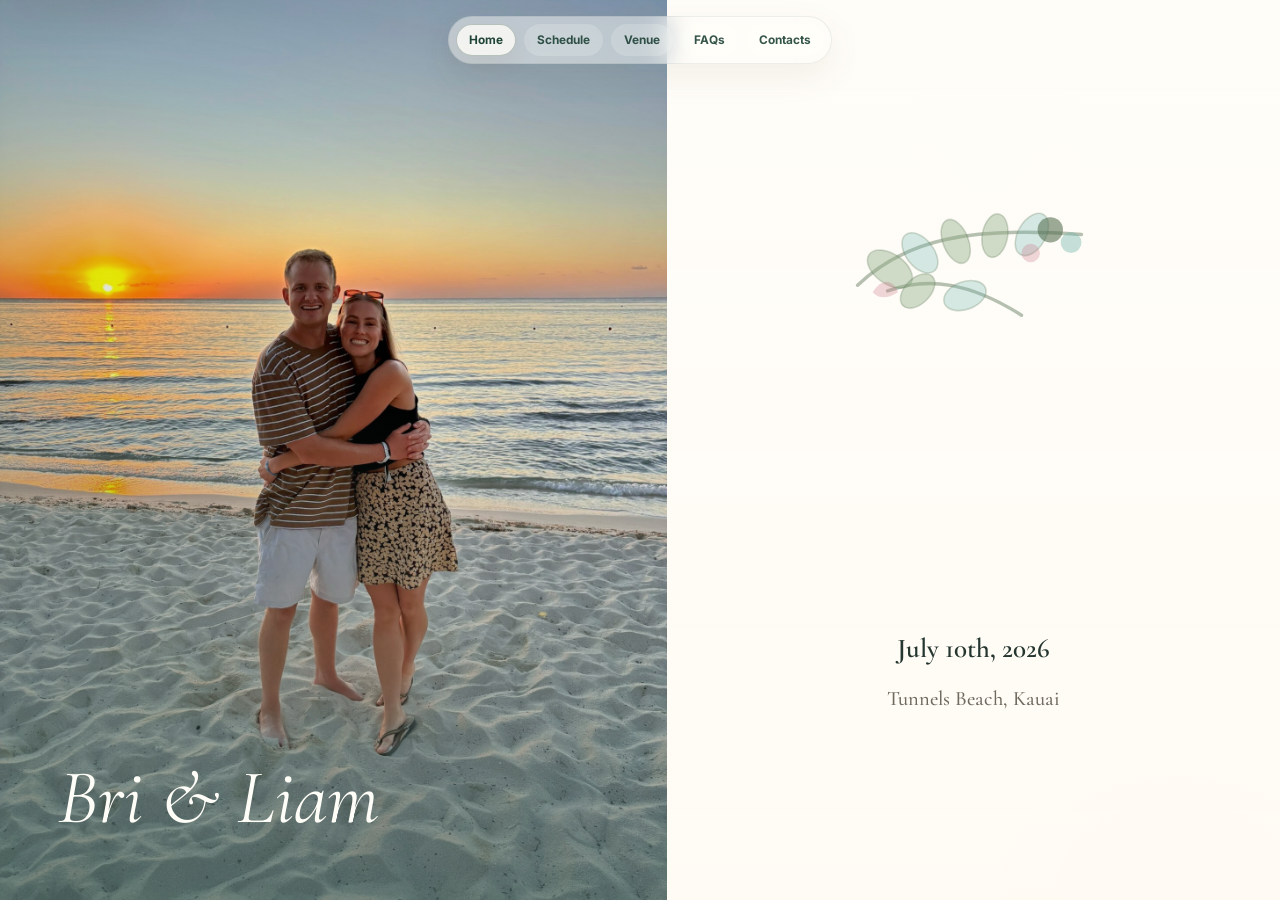
==== commit 456b71a3: "Text additionas" ====
--- a/index.html
+++ b/index.html
@@ -89,22 +89,25 @@
             </figcaption>
           </figure>
           <div class="title-invite reveal">
-            <div class="tropical-corner tropical-corner-top" aria-hidden="true">
-              <svg><use href="#motif-hibiscus"></use></svg>
-              <svg><use href="#motif-shell"></use></svg>
-              <svg><use href="#motif-turtle"></use></svg>
-            </div>
+            <svg class="invite-floral" viewBox="0 0 260 138" aria-hidden="true" focusable="false">
+              <path class="vine" d="M30 86 C72 46, 127 35, 224 42" />
+              <path class="vine" d="M56 91 C91 78, 128 84, 172 112" />
+              <ellipse class="leaf leaf-one" cx="58" cy="72" rx="13" ry="22" transform="rotate(-55 58 72)" />
+              <ellipse class="leaf leaf-two" cx="84" cy="58" rx="12" ry="20" transform="rotate(-38 84 58)" />
+              <ellipse class="leaf leaf-three" cx="115" cy="48" rx="11" ry="20" transform="rotate(-22 115 48)" />
+              <ellipse class="leaf leaf-four" cx="149" cy="43" rx="11" ry="19" transform="rotate(10 149 43)" />
+              <ellipse class="leaf leaf-five" cx="181" cy="42" rx="12" ry="20" transform="rotate(30 181 42)" />
+              <ellipse class="leaf leaf-six" cx="82" cy="91" rx="11" ry="18" transform="rotate(45 82 91)" />
+              <ellipse class="leaf leaf-seven" cx="123" cy="95" rx="12" ry="19" transform="rotate(70 123 95)" />
+              <circle class="fruit" cx="197" cy="38" r="11" />
+              <circle class="fruit fruit-two" cx="215" cy="49" r="9" />
+              <circle class="fruit fruit-three" cx="180" cy="58" r="8" />
+              <path class="flower" d="M43 92c8-12 17-12 22 0-10 6-16 6-22 0Z" />
+            </svg>
             <div class="title-copy">
-              <p class="kicker">North Shore Kauai</p>
-              <h1 id="hero-title">Bri and Liam's Wedding</h1>
-              <p class="title-date">July 10</p>
-              <p class="title-location">Tunnels Beach · Sunrise Ceremony</p>
-              <p class="title-note">Celebration brunch to follow at 1 Hotel Hanalei Bay</p>
-            </div>
-            <div class="tropical-corner tropical-corner-bottom" aria-hidden="true">
-              <svg><use href="#motif-flamingo"></use></svg>
-              <svg><use href="#motif-hibiscus"></use></svg>
-              <svg><use href="#motif-starfish"></use></svg>
+              <h1 id="hero-title" class="sr-only">Bri and Liam's Wedding</h1>
+              <p class="title-date">July 10th, 2026</p>
+              <p class="title-location">Tunnels Beach, Kauai</p>
             </div>
           </div>
         </div>
--- a/styles.css
+++ b/styles.css
@@ -104,6 +104,15 @@
   transform: translateY(0);
 }
 
+.sr-only {
+  position: absolute;
+  width: 1px;
+  height: 1px;
+  overflow: hidden;
+  clip: rect(0, 0, 0, 0);
+  white-space: nowrap;
+}
+
 .motif-sprite {
   position: absolute;
   width: 0;
@@ -267,80 +276,68 @@
   padding: clamp(48px, 7vw, 92px);
   text-align: center;
   background:
-    linear-gradient(180deg, rgba(255, 253, 248, 0.94), rgba(255, 247, 234, 0.92)),
-    radial-gradient(circle at 20% 16%, rgba(242, 200, 117, 0.16), transparent 15rem),
-    radial-gradient(circle at 82% 82%, rgba(116, 183, 174, 0.16), transparent 16rem);
-}
-
-.title-copy h1 {
-  max-width: 430px;
-  margin: 0 auto 16px;
-  font-size: clamp(3rem, 7vw, 5.8rem);
-  line-height: 0.88;
+    linear-gradient(180deg, rgba(255, 253, 248, 0.98), rgba(255, 251, 244, 0.96)),
+    radial-gradient(circle at 52% 20%, rgba(116, 183, 174, 0.1), transparent 13rem);
+}
+
+.title-copy {
+  display: grid;
+  justify-items: center;
+}
+
+.invite-floral {
+  width: min(300px, 72%);
+  margin: 0 auto clamp(42px, 8vw, 86px);
+  overflow: visible;
+}
+
+.invite-floral .vine {
+  fill: none;
+  stroke: rgba(82, 109, 77, 0.42);
+  stroke-width: 3;
+  stroke-linecap: round;
+}
+
+.invite-floral .leaf {
+  fill: rgba(142, 170, 131, 0.42);
+  stroke: rgba(82, 109, 77, 0.24);
+  stroke-width: 1.4;
+}
+
+.invite-floral .leaf-two,
+.invite-floral .leaf-five,
+.invite-floral .leaf-seven {
+  fill: rgba(116, 183, 174, 0.3);
+}
+
+.invite-floral .fruit {
+  fill: rgba(82, 109, 77, 0.58);
+}
+
+.invite-floral .fruit-two {
+  fill: rgba(116, 183, 174, 0.42);
+}
+
+.invite-floral .fruit-three,
+.invite-floral .flower {
+  fill: rgba(201, 111, 131, 0.28);
 }
 
 .title-date {
-  margin: 0 0 8px;
-  color: var(--deep-green);
+  margin: 0 0 12px;
+  color: var(--ink);
   font-family: "Cormorant Garamond", Georgia, serif;
-  font-size: clamp(1.6rem, 3vw, 2.4rem);
+  font-size: clamp(1.15rem, 2.4vw, 1.7rem);
   font-weight: 600;
 }
 
-.title-location,
-.title-note {
-  margin-bottom: 8px;
-  color: var(--cocoa);
-  font-size: 0.92rem;
-  font-weight: 700;
-  letter-spacing: 0.08em;
-  line-height: 1.55;
-  text-transform: uppercase;
-}
-
-.title-note {
+.title-location {
+  margin-bottom: 0;
   color: var(--muted);
-  font-size: 0.78rem;
-  font-weight: 600;
-}
-
-.tropical-corner {
-  position: absolute;
-  display: flex;
-  gap: 12px;
-  color: rgba(82, 109, 77, 0.35);
-}
-
-.tropical-corner svg {
-  width: clamp(54px, 9vw, 100px);
-  height: clamp(54px, 9vw, 100px);
-  fill: none;
-  stroke: currentColor;
-  stroke-width: 2;
-  stroke-linecap: round;
-  stroke-linejoin: round;
-}
-
-.tropical-corner svg:nth-child(2) {
-  color: rgba(201, 111, 131, 0.3);
-  transform: translateY(16px) rotate(-14deg);
-}
-
-.tropical-corner svg:nth-child(3) {
-  color: rgba(116, 183, 174, 0.32);
-  transform: translateY(-8px) rotate(12deg);
-}
-
-.tropical-corner-top {
-  top: 24px;
-  right: 26px;
-  transform: rotate(8deg);
-}
-
-.tropical-corner-bottom {
-  bottom: 24px;
-  left: 26px;
-  transform: rotate(188deg);
+  font-family: "Cormorant Garamond", Georgia, serif;
+  font-size: clamp(0.98rem, 2vw, 1.28rem);
+  font-weight: 500;
+  line-height: 1.45;
 }
 
 .schedule-strip {
@@ -950,19 +947,9 @@
     padding: 58px 22px 66px;
   }
 
-  .tropical-corner svg {
-    width: 58px;
-    height: 58px;
-  }
-
-  .tropical-corner-top {
-    top: 14px;
-    right: 12px;
-  }
-
-  .tropical-corner-bottom {
-    bottom: 14px;
-    left: 12px;
+  .invite-floral {
+    width: min(230px, 78%);
+    margin-bottom: 38px;
   }
 
   .hero {
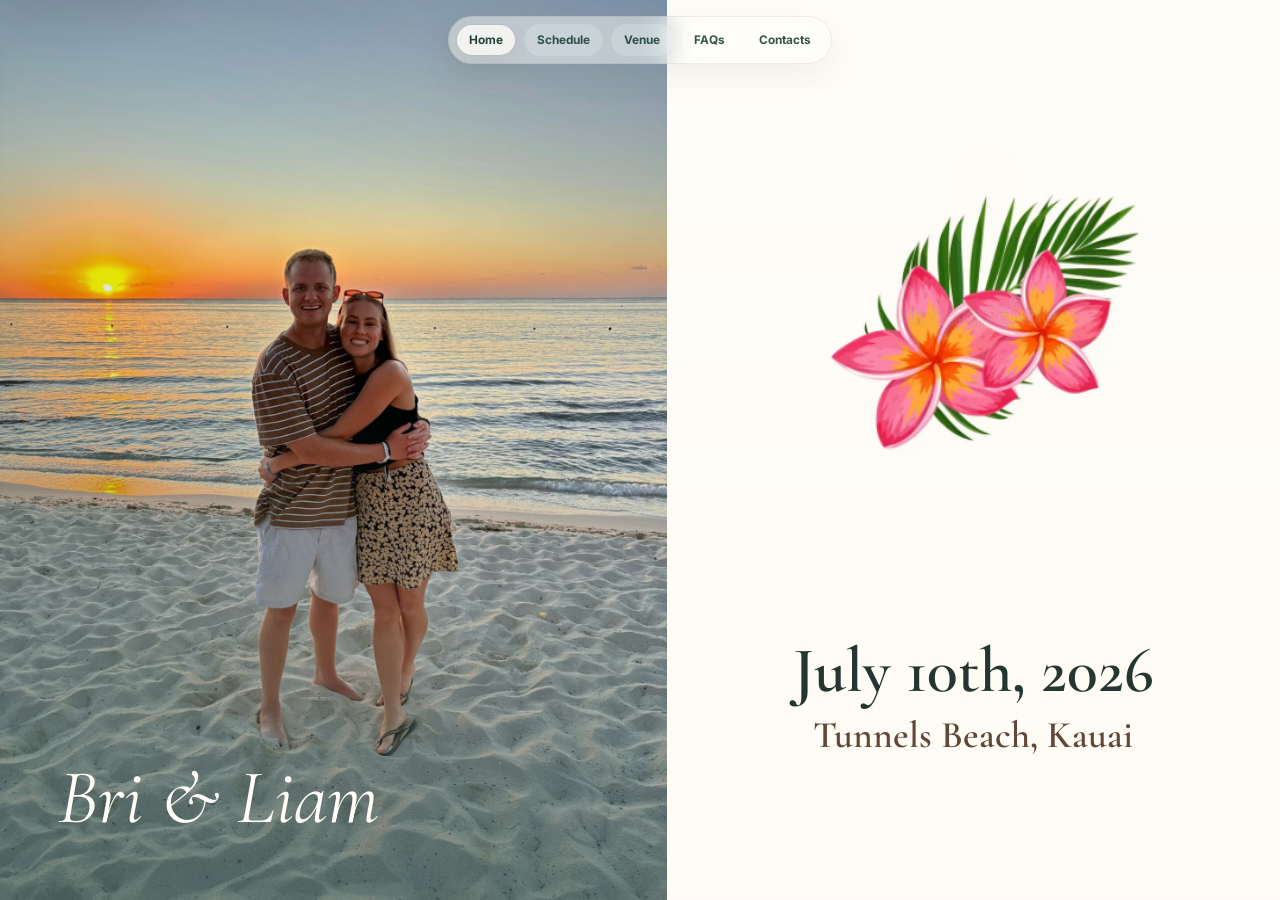
==== commit 476c5d93: "New flower" ====
--- a/index.html
+++ b/index.html
@@ -89,21 +89,7 @@
             </figcaption>
           </figure>
           <div class="title-invite reveal">
-            <svg class="invite-floral" viewBox="0 0 260 138" aria-hidden="true" focusable="false">
-              <path class="vine" d="M30 86 C72 46, 127 35, 224 42" />
-              <path class="vine" d="M56 91 C91 78, 128 84, 172 112" />
-              <ellipse class="leaf leaf-one" cx="58" cy="72" rx="13" ry="22" transform="rotate(-55 58 72)" />
-              <ellipse class="leaf leaf-two" cx="84" cy="58" rx="12" ry="20" transform="rotate(-38 84 58)" />
-              <ellipse class="leaf leaf-three" cx="115" cy="48" rx="11" ry="20" transform="rotate(-22 115 48)" />
-              <ellipse class="leaf leaf-four" cx="149" cy="43" rx="11" ry="19" transform="rotate(10 149 43)" />
-              <ellipse class="leaf leaf-five" cx="181" cy="42" rx="12" ry="20" transform="rotate(30 181 42)" />
-              <ellipse class="leaf leaf-six" cx="82" cy="91" rx="11" ry="18" transform="rotate(45 82 91)" />
-              <ellipse class="leaf leaf-seven" cx="123" cy="95" rx="12" ry="19" transform="rotate(70 123 95)" />
-              <circle class="fruit" cx="197" cy="38" r="11" />
-              <circle class="fruit fruit-two" cx="215" cy="49" r="9" />
-              <circle class="fruit fruit-three" cx="180" cy="58" r="8" />
-              <path class="flower" d="M43 92c8-12 17-12 22 0-10 6-16 6-22 0Z" />
-            </svg>
+            <img class="invite-floral" src="assets/title-tropical-flower.png" alt="">
             <div class="title-copy">
               <h1 id="hero-title" class="sr-only">Bri and Liam's Wedding</h1>
               <p class="title-date">July 10th, 2026</p>
@@ -143,15 +129,15 @@
             <article>
               <p class="date">July 10 · 7:00 AM</p>
               <h3>Ceremony</h3>
-              <p>Please plan to arrive around 6:45 AM. There is about a 0.5-mile walk along the beach from the parking lot to the ceremony site.</p>
+              <p>Please arrive at 6:45 AM, but not earlier, as Bri and Liam will be sharing private vows beforehand. There is about a 0.5-mile walk along the beach from the parking lot to the ceremony site.</p>
               <dl>
                 <div>
                   <dt>Location</dt>
                   <dd>Tunnels Beach</dd>
                 </div>
                 <div>
-                  <dt>Meeting Point</dt>
-                  <dd>North side of Tunnels Beach</dd>
+                  <dt>Parking</dt>
+                  <dd>Hāʻena Beach Park Parking<br>Kuhio Hwy / HI-560<br>Hanalei, HI 96714</dd>
                 </div>
               </dl>
             </article>
@@ -176,25 +162,26 @@
             <p class="eyebrow"><svg class="motif-icon" aria-hidden="true" focusable="false"><use href="#motif-turtle"></use></svg>Venue</p>
             <h2>Ceremony at Tunnels Beach.</h2>
             <p>
-              Please meet us on the north side of Tunnels Beach for a simple sunrise ceremony.
-              Parking can be limited, so carpooling and arriving early are encouraged.
+              Please meet us at Tunnels Beach for a simple sunrise ceremony.
+              Parking can be limited, so carpooling is encouraged. Please do not arrive
+              earlier than 6:45 AM, as Bri and Liam will be sharing private vows beforehand.
             </p>
           </div>
           <div class="venue-layout">
             <div class="map-card ceremony-map-card" aria-label="Ceremony map for Tunnels Beach">
               <!-- CEREMONY MAP: replace this image if parking or meeting details change. -->
-              <img src="assets/tunnels-ceremony-map.png" alt="Illustrated ceremony map for Tunnels Beach showing the north side ceremony location and Haena Beach Park parking.">
+              <img src="assets/tunnels-ceremony-map.png" alt="Illustrated ceremony map for Tunnels Beach and Hāʻena Beach Park parking.">
             </div>
             <div class="info-grid">
               <article>
                 <span>Arrival</span>
                 <strong>6:45 AM</strong>
-                <p>Please give yourself time for parking and walking.</p>
+                <p>Please do not arrive earlier, as Bri and Liam will be sharing private vows beforehand.</p>
               </article>
               <article>
                 <span>Ceremony</span>
                 <strong>7:00 AM</strong>
-                <p>Sunrise ceremony on the north side of Tunnels Beach.</p>
+                <p>Sunrise ceremony at Tunnels Beach.</p>
               </article>
               <article>
                 <span>Walk</span>
@@ -202,17 +189,18 @@
                 <p>Plan for a beach walk from the parking lot to the ceremony site.</p>
               </article>
               <article>
+                <span>Parking Address</span>
+                <strong>Hāʻena Beach Park Parking</strong>
+                <p>Kuhio Hwy / HI-560<br>Hanalei, HI 96714</p>
+              </article>
+              <article>
                 <span>Transportation</span>
                 <strong>Carpooling encouraged</strong>
                 <p>North Shore travel and parking can take longer than expected.</p>
               </article>
               <article>
                 <span>Officiant</span>
-                <strong>Bri's best friend</strong>
-              </article>
-              <article>
-                <span>Meeting Point</span>
-                <strong>North side of Tunnels Beach</strong>
+                <strong>Kylie Parrini</strong>
               </article>
             </div>
           </div>
@@ -228,7 +216,7 @@
           <div class="faq-grid">
             <article>
               <h3>When should we arrive?</h3>
-              <p>Guests should plan to arrive around 6:45 AM so there is enough time for parking and the walk to the ceremony site.</p>
+              <p>Guests should arrive at 6:45 AM, but not earlier, as Bri and Liam will be sharing private vows beforehand.</p>
             </article>
             <article>
               <h3>How far is the walk?</h3>
@@ -236,7 +224,7 @@
             </article>
             <article>
               <h3>Should we carpool?</h3>
-              <p>Yes, please carpool when possible. Parking near Tunnels Beach can be limited.</p>
+              <p>Yes, please carpool when possible. Parking near Tunnels Beach can be limited. Use Hāʻena Beach Park Parking, Kuhio Hwy / HI-560, Hanalei, HI 96714.</p>
             </article>
             <article>
               <h3>What shoes should I wear?</h3>
--- a/styles.css
+++ b/styles.css
@@ -283,61 +283,34 @@
 .title-copy {
   display: grid;
   justify-items: center;
+  width: min(440px, 100%);
+  margin: 0 auto;
 }
 
 .invite-floral {
-  width: min(300px, 72%);
-  margin: 0 auto clamp(42px, 8vw, 86px);
-  overflow: visible;
-}
-
-.invite-floral .vine {
-  fill: none;
-  stroke: rgba(82, 109, 77, 0.42);
-  stroke-width: 3;
-  stroke-linecap: round;
-}
-
-.invite-floral .leaf {
-  fill: rgba(142, 170, 131, 0.42);
-  stroke: rgba(82, 109, 77, 0.24);
-  stroke-width: 1.4;
-}
-
-.invite-floral .leaf-two,
-.invite-floral .leaf-five,
-.invite-floral .leaf-seven {
-  fill: rgba(116, 183, 174, 0.3);
-}
-
-.invite-floral .fruit {
-  fill: rgba(82, 109, 77, 0.58);
-}
-
-.invite-floral .fruit-two {
-  fill: rgba(116, 183, 174, 0.42);
-}
-
-.invite-floral .fruit-three,
-.invite-floral .flower {
-  fill: rgba(201, 111, 131, 0.28);
+  width: min(360px, 82%);
+  margin: 0 auto clamp(34px, 6vw, 72px);
+  mix-blend-mode: multiply;
 }
 
 .title-date {
-  margin: 0 0 12px;
+  margin: 0 0 14px;
   color: var(--ink);
   font-family: "Cormorant Garamond", Georgia, serif;
-  font-size: clamp(1.15rem, 2.4vw, 1.7rem);
+  font-size: clamp(2.3rem, 5vw, 4.25rem);
   font-weight: 600;
+  line-height: 0.95;
+  text-align: center;
 }
 
 .title-location {
   margin-bottom: 0;
-  color: var(--muted);
+  color: var(--cocoa);
   font-family: "Cormorant Garamond", Georgia, serif;
-  font-size: clamp(0.98rem, 2vw, 1.28rem);
-  font-weight: 500;
-  line-height: 1.45;
+  font-size: clamp(1.55rem, 3vw, 2.35rem);
+  font-weight: 600;
+  line-height: 1.05;
+  text-align: center;
 }
 
 .schedule-strip {
@@ -925,10 +898,6 @@
     min-height: 100svh;
   }
 
-  .title-copy h1 {
-    font-size: 3.25rem;
-  }
-
   .title-photo-panel,
   .title-photo-panel img {
     min-height: 42svh;
@@ -948,8 +917,16 @@
   }
 
   .invite-floral {
-    width: min(230px, 78%);
-    margin-bottom: 38px;
+    width: min(255px, 82%);
+    margin-bottom: 32px;
+  }
+
+  .title-date {
+    font-size: clamp(2.25rem, 12vw, 3.35rem);
+  }
+
+  .title-location {
+    font-size: clamp(1.55rem, 7vw, 2.15rem);
   }
 
   .hero {
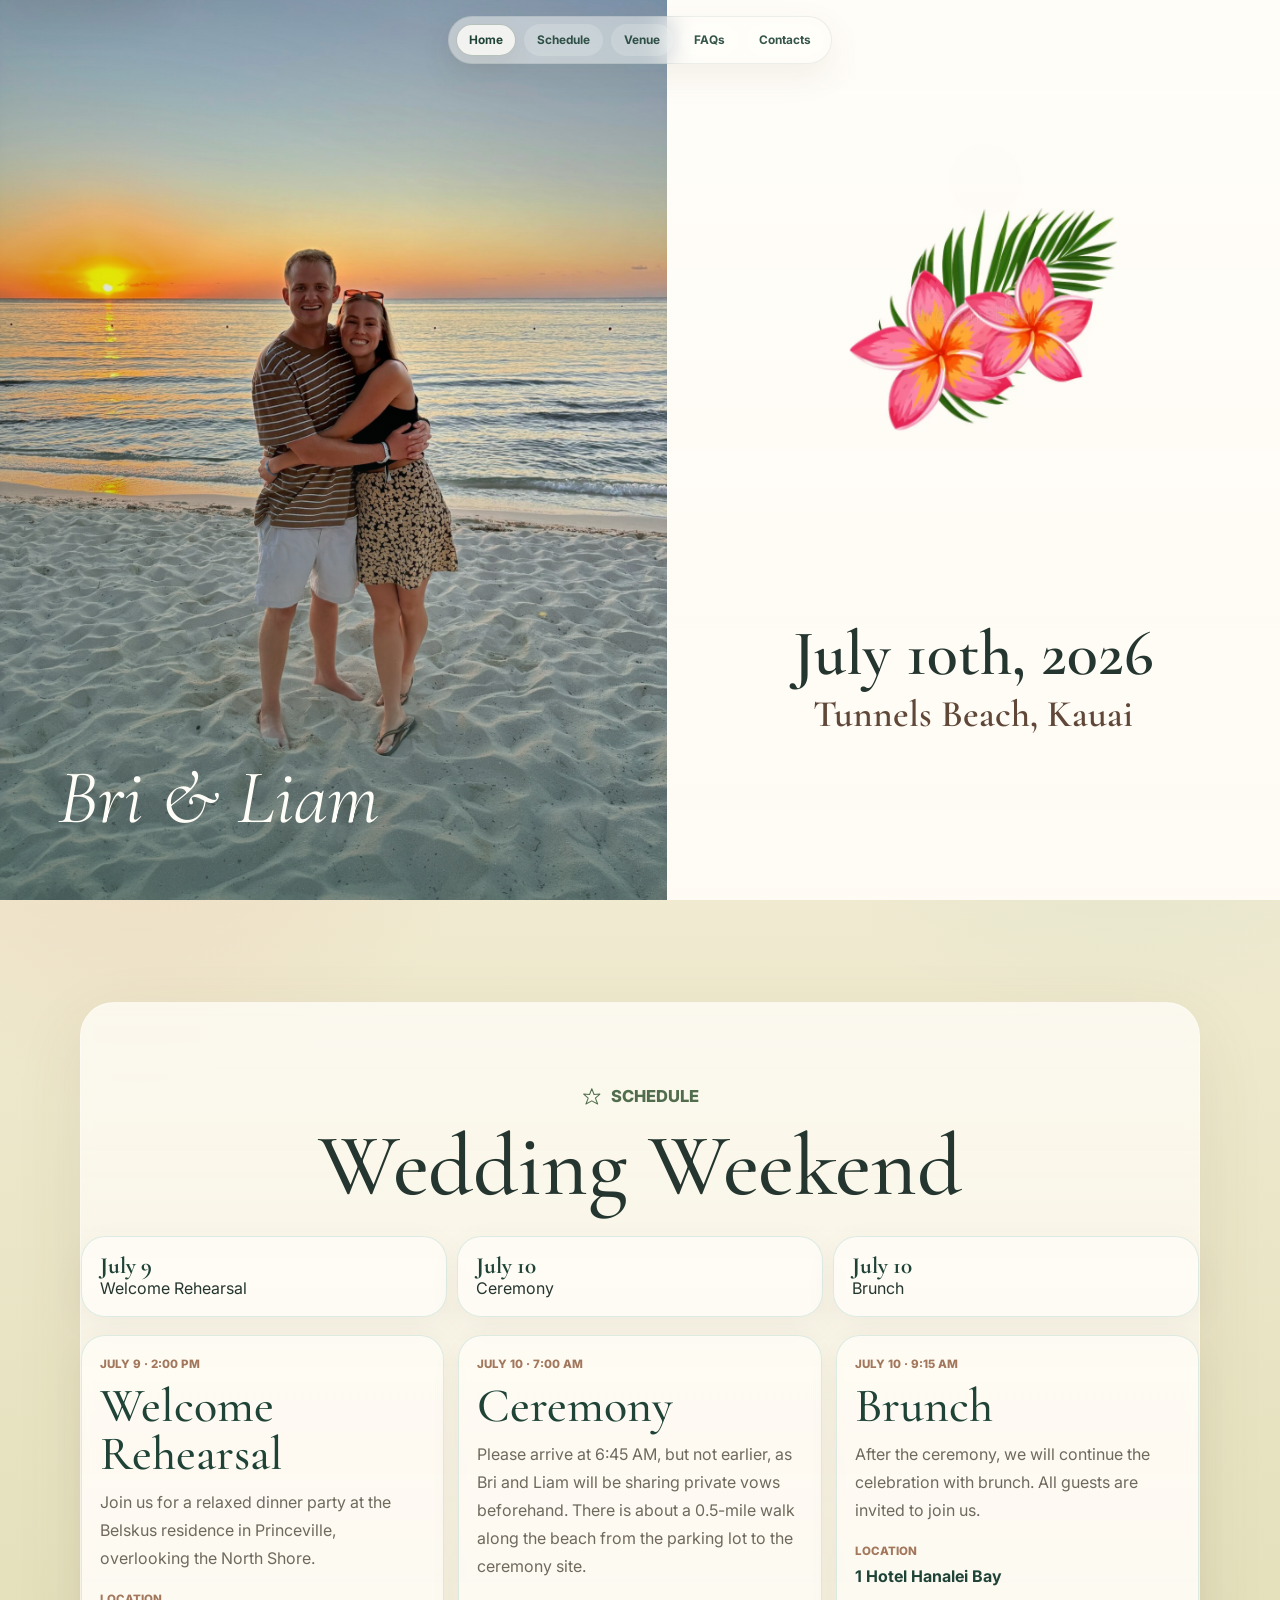
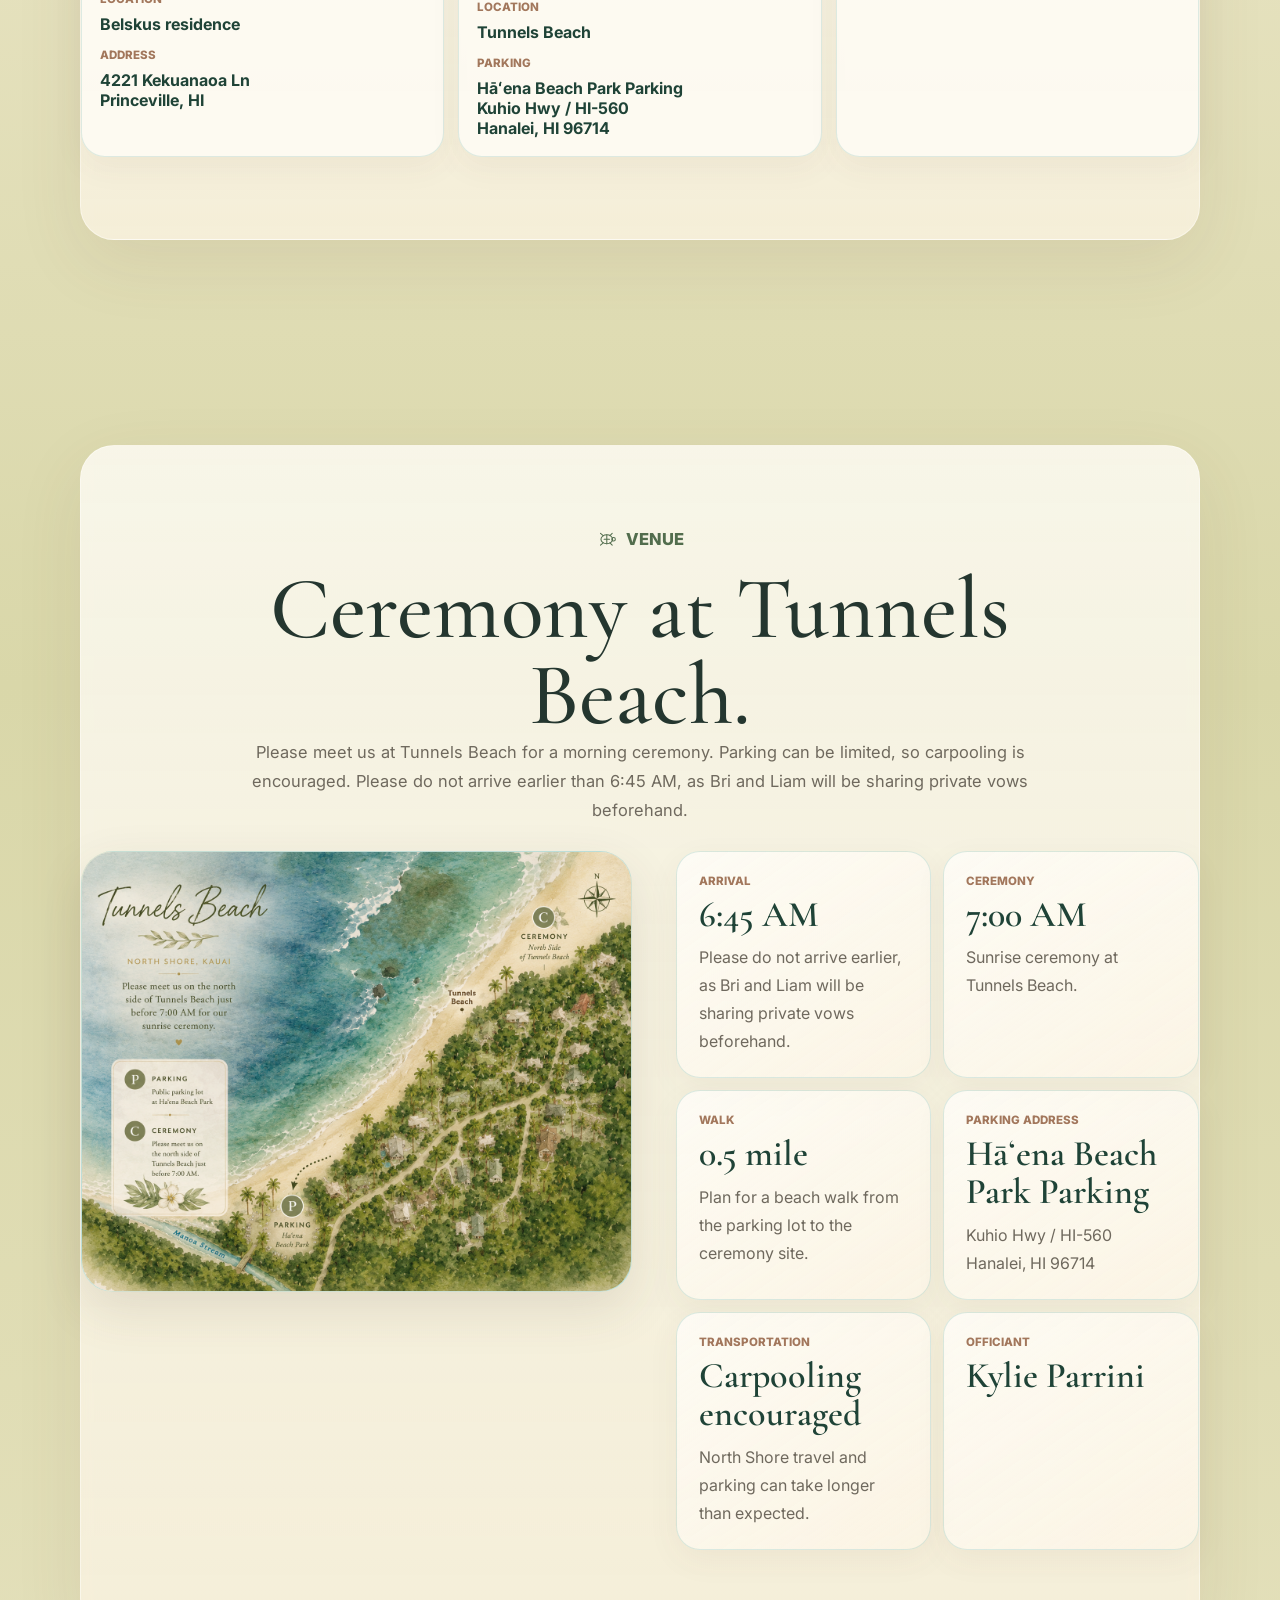
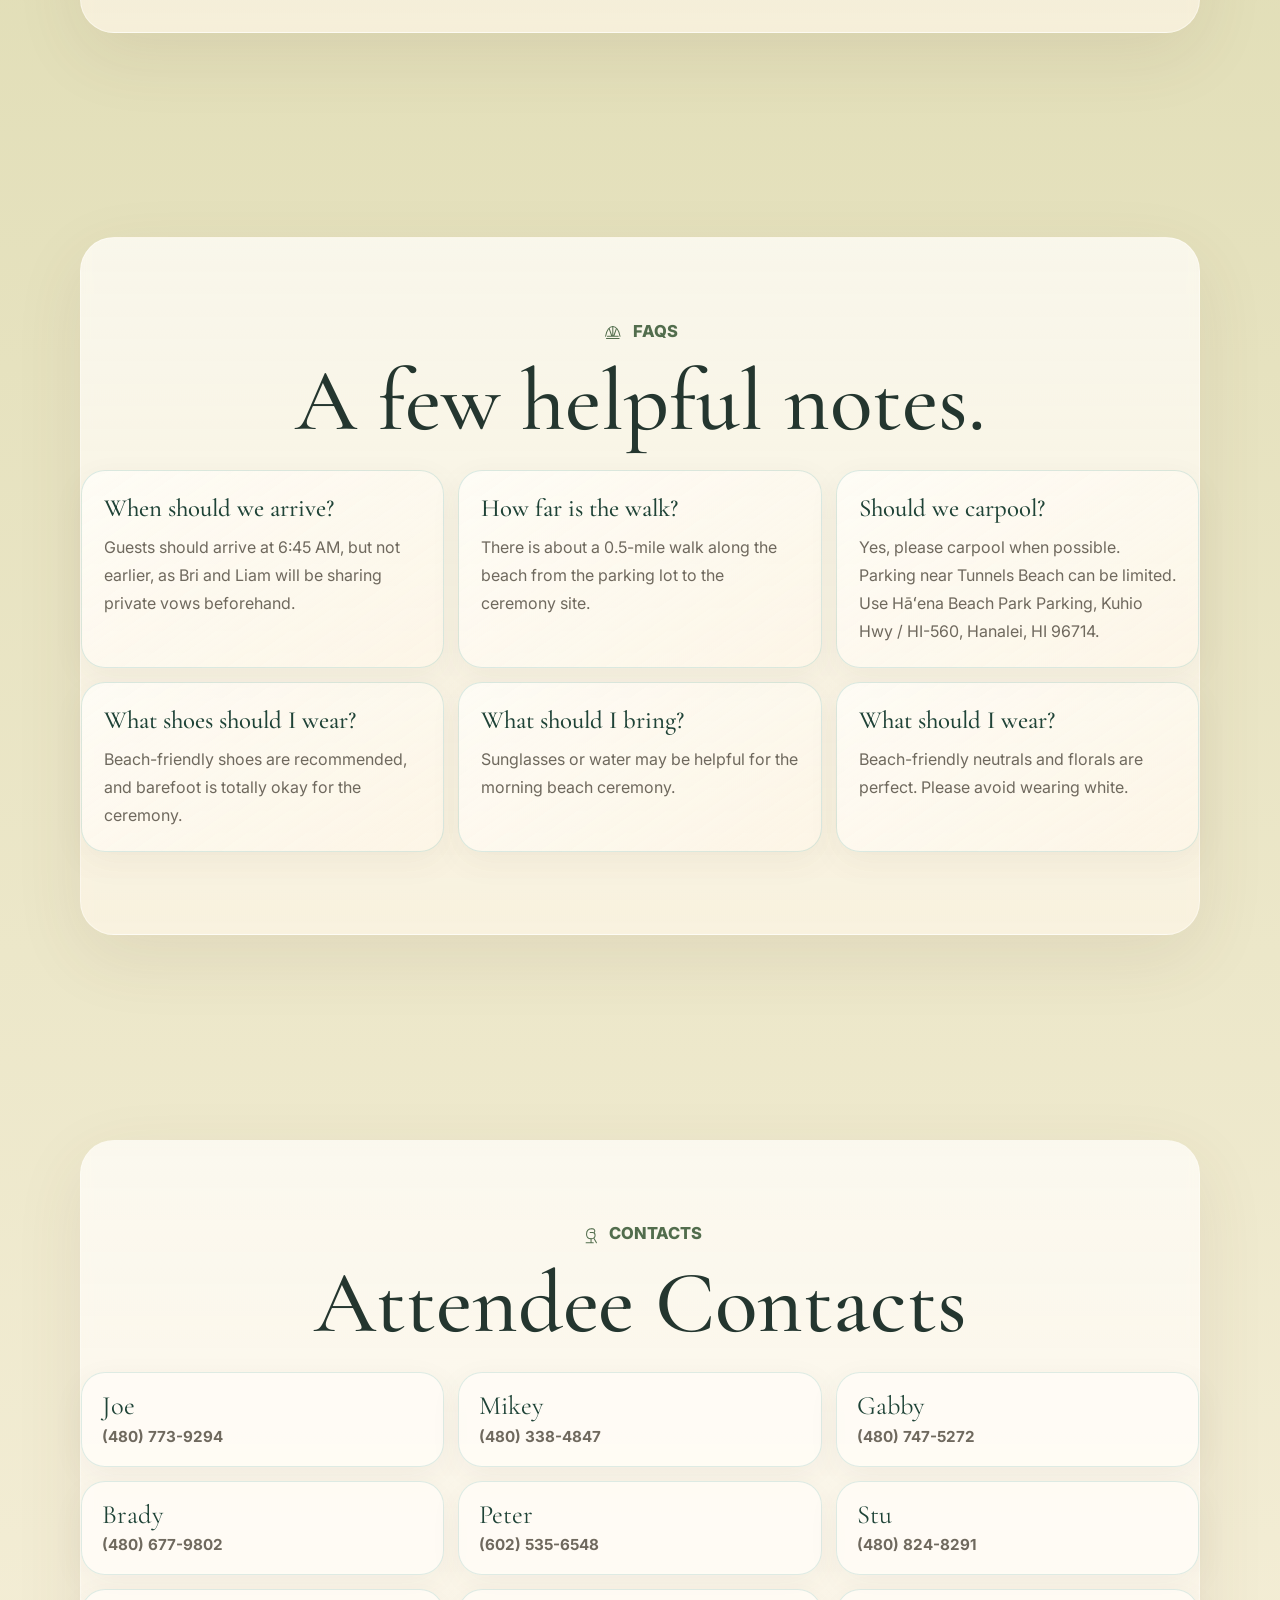
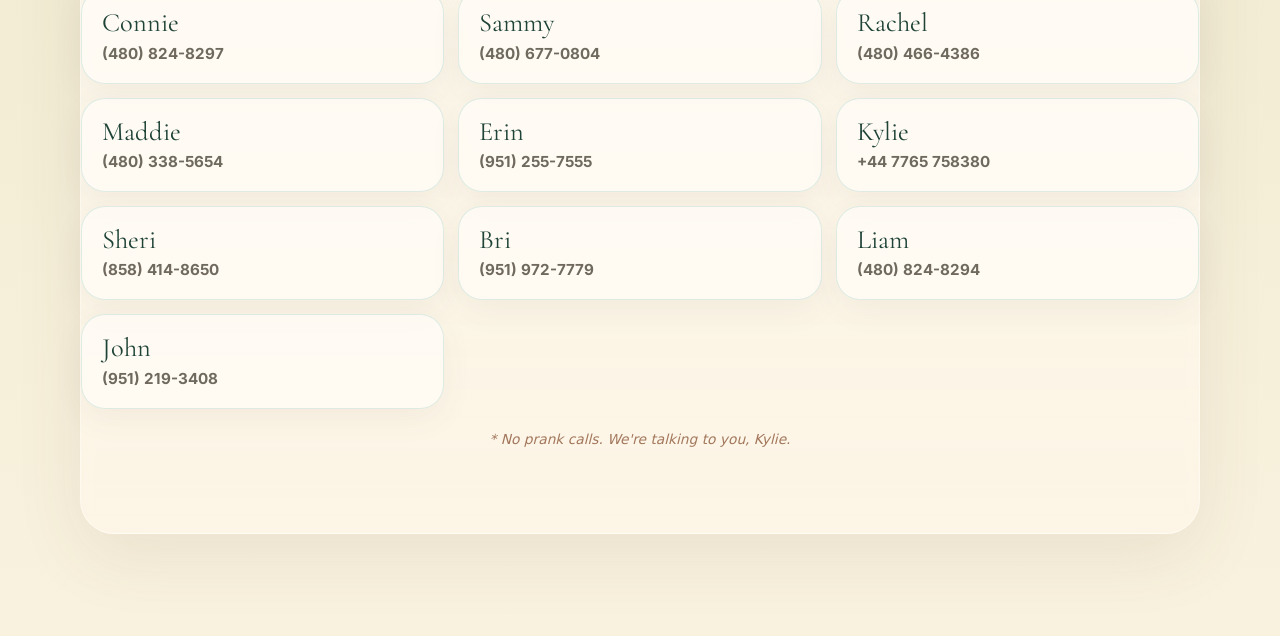
==== commit 4fa3eb41: "final maybe" ====
--- a/index.html
+++ b/index.html
@@ -69,17 +69,17 @@
     </svg>
 
     <header class="site-header">
-      <nav aria-label="Primary navigation" role="tablist">
-        <button class="tab-button is-active" type="button" role="tab" aria-selected="true" aria-controls="home-panel" data-tab="home">Home</button>
-        <button class="tab-button" type="button" role="tab" aria-selected="false" aria-controls="schedule-panel" data-tab="schedule">Schedule</button>
-        <button class="tab-button" type="button" role="tab" aria-selected="false" aria-controls="venue-panel" data-tab="venue">Venue</button>
-        <button class="tab-button" type="button" role="tab" aria-selected="false" aria-controls="faqs-panel" data-tab="faqs">FAQs</button>
-        <button class="tab-button" type="button" role="tab" aria-selected="false" aria-controls="contacts-panel" data-tab="contacts">Contacts</button>
+      <nav aria-label="Primary navigation">
+        <button class="tab-button is-active" type="button" data-tab="home">Home</button>
+        <button class="tab-button" type="button" data-tab="schedule">Schedule</button>
+        <button class="tab-button" type="button" data-tab="venue">Venue</button>
+        <button class="tab-button" type="button" data-tab="faqs">FAQs</button>
+        <button class="tab-button" type="button" data-tab="contacts">Contacts</button>
       </nav>
     </header>
 
     <main id="main">
-      <section class="tab-panel is-active" id="home-panel" role="tabpanel" data-panel="home">
+      <section class="page-panel title-panel" id="home-panel" data-panel="home">
         <div class="title-slide">
           <figure class="title-photo-panel">
             <!-- HOME PHOTO: replace this image in assets/ if you want a different title photo. -->
@@ -99,7 +99,7 @@
         </div>
       </section>
 
-      <section class="tab-panel" id="schedule-panel" role="tabpanel" data-panel="schedule" hidden>
+      <section class="page-panel content-panel" id="schedule-panel" data-panel="schedule">
         <div class="section-wrap reveal">
           <div class="section-heading centered">
             <p class="eyebrow"><svg class="motif-icon" aria-hidden="true" focusable="false"><use href="#motif-starfish"></use></svg>Schedule</p>
@@ -156,13 +156,13 @@
         </div>
       </section>
 
-      <section class="tab-panel" id="venue-panel" role="tabpanel" data-panel="venue" hidden>
+      <section class="page-panel content-panel" id="venue-panel" data-panel="venue">
         <div class="section-wrap reveal">
           <div class="section-heading centered">
             <p class="eyebrow"><svg class="motif-icon" aria-hidden="true" focusable="false"><use href="#motif-turtle"></use></svg>Venue</p>
             <h2>Ceremony at Tunnels Beach.</h2>
             <p>
-              Please meet us at Tunnels Beach for a simple sunrise ceremony.
+              Please meet us at Tunnels Beach for a morning ceremony.
               Parking can be limited, so carpooling is encouraged. Please do not arrive
               earlier than 6:45 AM, as Bri and Liam will be sharing private vows beforehand.
             </p>
@@ -207,7 +207,7 @@
         </div>
       </section>
 
-      <section class="tab-panel" id="faqs-panel" role="tabpanel" data-panel="faqs" hidden>
+      <section class="page-panel content-panel" id="faqs-panel" data-panel="faqs">
         <div class="section-wrap reveal">
           <div class="section-heading centered">
             <p class="eyebrow"><svg class="motif-icon" aria-hidden="true" focusable="false"><use href="#motif-shell"></use></svg>FAQs</p>
@@ -242,7 +242,7 @@
         </div>
       </section>
 
-      <section class="tab-panel" id="contacts-panel" role="tabpanel" data-panel="contacts" hidden>
+      <section class="page-panel content-panel" id="contacts-panel" data-panel="contacts">
         <div class="attendee-contacts section-wrap reveal">
           <div class="section-heading centered">
             <p class="eyebrow"><svg class="motif-icon" aria-hidden="true" focusable="false"><use href="#motif-flamingo"></use></svg>Contacts</p>
@@ -274,28 +274,35 @@
 
     <script>
       const tabButtons = document.querySelectorAll(".tab-button");
-      const tabPanels = document.querySelectorAll(".tab-panel");
-
-      function showTab(tabName) {
+      const pagePanels = document.querySelectorAll(".page-panel");
+
+      function setActiveButton(tabName) {
         tabButtons.forEach((button) => {
           const isActive = button.dataset.tab === tabName;
           button.classList.toggle("is-active", isActive);
-          if (button.getAttribute("role") === "tab") {
-            button.setAttribute("aria-selected", String(isActive));
-          }
         });
-
-        tabPanels.forEach((panel) => {
-          const isActive = panel.dataset.panel === tabName;
-          panel.classList.toggle("is-active", isActive);
-          panel.hidden = !isActive;
-        });
-
-        window.scrollTo({ top: 0, behavior: "smooth" });
       }
 
+      function goToSection(tabName) {
+        const panel = document.querySelector(`[data-panel="${tabName}"]`);
+        if (!panel) return;
+        setActiveButton(tabName);
+        panel.scrollIntoView({ behavior: "smooth", block: "start" });
+      }
+
       tabButtons.forEach((button) => {
-        button.addEventListener("click", () => showTab(button.dataset.tab));
+        button.addEventListener("click", () => goToSection(button.dataset.tab));
+      });
+
+      const observer = new IntersectionObserver((entries) => {
+        const visible = entries
+          .filter((entry) => entry.isIntersecting)
+          .sort((a, b) => b.intersectionRatio - a.intersectionRatio)[0];
+        if (visible) setActiveButton(visible.target.dataset.panel);
+      }, { threshold: [0.35, 0.6] });
+
+      pagePanels.forEach((panel) => {
+        observer.observe(panel);
       });
     </script>
   </body>
--- a/styles.css
+++ b/styles.css
@@ -36,9 +36,9 @@
   position: relative;
   margin: 0;
   background:
-    radial-gradient(circle at 14% 8%, rgba(221, 140, 120, 0.16), transparent 22rem),
-    radial-gradient(circle at 88% 12%, rgba(116, 183, 174, 0.18), transparent 24rem),
-    linear-gradient(180deg, var(--cream), #f6ead8 48%, #fff9ef);
+    radial-gradient(circle at 11% 14%, rgba(221, 140, 120, 0.16), transparent 22rem),
+    radial-gradient(circle at 88% 12%, rgba(116, 183, 174, 0.16), transparent 24rem),
+    linear-gradient(180deg, var(--cream), #d9d7a9 42%, #f9f2df 100%);
   color: var(--ink);
   font-family: Inter, system-ui, -apple-system, BlinkMacSystemFont, "Segoe UI", sans-serif;
 }
@@ -50,11 +50,13 @@
   z-index: -1;
   pointer-events: none;
   background:
-    radial-gradient(ellipse at 10% 0%, rgba(82, 109, 77, 0.13), transparent 24rem),
-    radial-gradient(ellipse at 92% 2%, rgba(82, 109, 77, 0.12), transparent 24rem),
-    linear-gradient(108deg, transparent 0 18%, rgba(82, 109, 77, 0.055) 18.4% 19.2%, transparent 19.6%),
-    linear-gradient(72deg, transparent 0 71%, rgba(82, 109, 77, 0.055) 71.4% 72.2%, transparent 72.6%),
-    repeating-linear-gradient(96deg, transparent 0 36px, rgba(31, 67, 55, 0.035) 37px 38px, transparent 39px 72px);
+    radial-gradient(ellipse at 0% 68%, rgba(205, 50, 74, 0.16), transparent 15rem),
+    radial-gradient(ellipse at 7% 72%, rgba(31, 96, 44, 0.2), transparent 16rem),
+    radial-gradient(ellipse at 100% 28%, rgba(31, 96, 44, 0.18), transparent 14rem),
+    radial-gradient(ellipse at 92% 31%, rgba(236, 70, 105, 0.14), transparent 12rem),
+    linear-gradient(118deg, transparent 0 15%, rgba(31, 96, 44, 0.08) 15.4% 16.2%, transparent 16.6%),
+    linear-gradient(66deg, transparent 0 82%, rgba(31, 96, 44, 0.08) 82.4% 83.2%, transparent 83.6%),
+    repeating-linear-gradient(96deg, transparent 0 36px, rgba(31, 67, 55, 0.03) 37px 38px, transparent 39px 72px);
   opacity: 0.9;
 }
 
@@ -185,14 +187,15 @@
   box-shadow: 0 8px 22px rgba(96, 71, 56, 0.08);
 }
 
-.tab-panel {
-  display: none;
+.page-panel {
   min-height: 100svh;
-  padding-top: 0;
-}
-
-.tab-panel.is-active {
-  display: block;
+  scroll-margin-top: 74px;
+}
+
+.content-panel {
+  display: grid;
+  align-items: center;
+  padding: clamp(72px, 8vw, 112px) 0;
 }
 
 .title-slide {
@@ -288,13 +291,13 @@
 }
 
 .invite-floral {
-  width: min(360px, 82%);
-  margin: 0 auto clamp(34px, 6vw, 72px);
+  width: min(310px, 76%);
+  margin: 0 auto clamp(18px, 3.2vw, 34px);
   mix-blend-mode: multiply;
 }
 
 .title-date {
-  margin: 0 0 14px;
+  margin: 0 0 10px;
   color: var(--ink);
   font-family: "Cormorant Garamond", Georgia, serif;
   font-size: clamp(2.3rem, 5vw, 4.25rem);
@@ -501,6 +504,12 @@
   width: min(1120px, calc(100% - 36px));
   margin: 0 auto;
   padding: clamp(46px, 7vw, 82px) 0;
+  background:
+    linear-gradient(180deg, rgba(255, 253, 248, 0.78), rgba(255, 247, 234, 0.66));
+  border: 1px solid rgba(255, 253, 248, 0.48);
+  border-radius: 34px;
+  box-shadow: 0 22px 70px rgba(96, 71, 56, 0.09);
+  backdrop-filter: blur(6px);
 }
 
 .page-section {
@@ -753,7 +762,7 @@
 }
 
 .attendee-contacts {
-  border-top: 1px solid var(--line);
+  border-top: 0;
 }
 
 .contact-grid article {
@@ -890,10 +899,6 @@
     padding: 7px 9px;
   }
 
-  .tab-panel {
-    padding-top: 0;
-  }
-
   .title-slide {
     min-height: 100svh;
   }
@@ -913,20 +918,21 @@
   }
 
   .title-invite {
-    padding: 58px 22px 66px;
+    padding: 44px 22px 52px;
   }
 
   .invite-floral {
-    width: min(255px, 82%);
-    margin-bottom: 32px;
+    width: min(210px, 72%);
+    margin-bottom: 18px;
   }
 
   .title-date {
-    font-size: clamp(2.25rem, 12vw, 3.35rem);
+    margin-bottom: 8px;
+    font-size: clamp(2rem, 10.5vw, 3rem);
   }
 
   .title-location {
-    font-size: clamp(1.55rem, 7vw, 2.15rem);
+    font-size: clamp(1.35rem, 6.2vw, 1.9rem);
   }
 
   .hero {
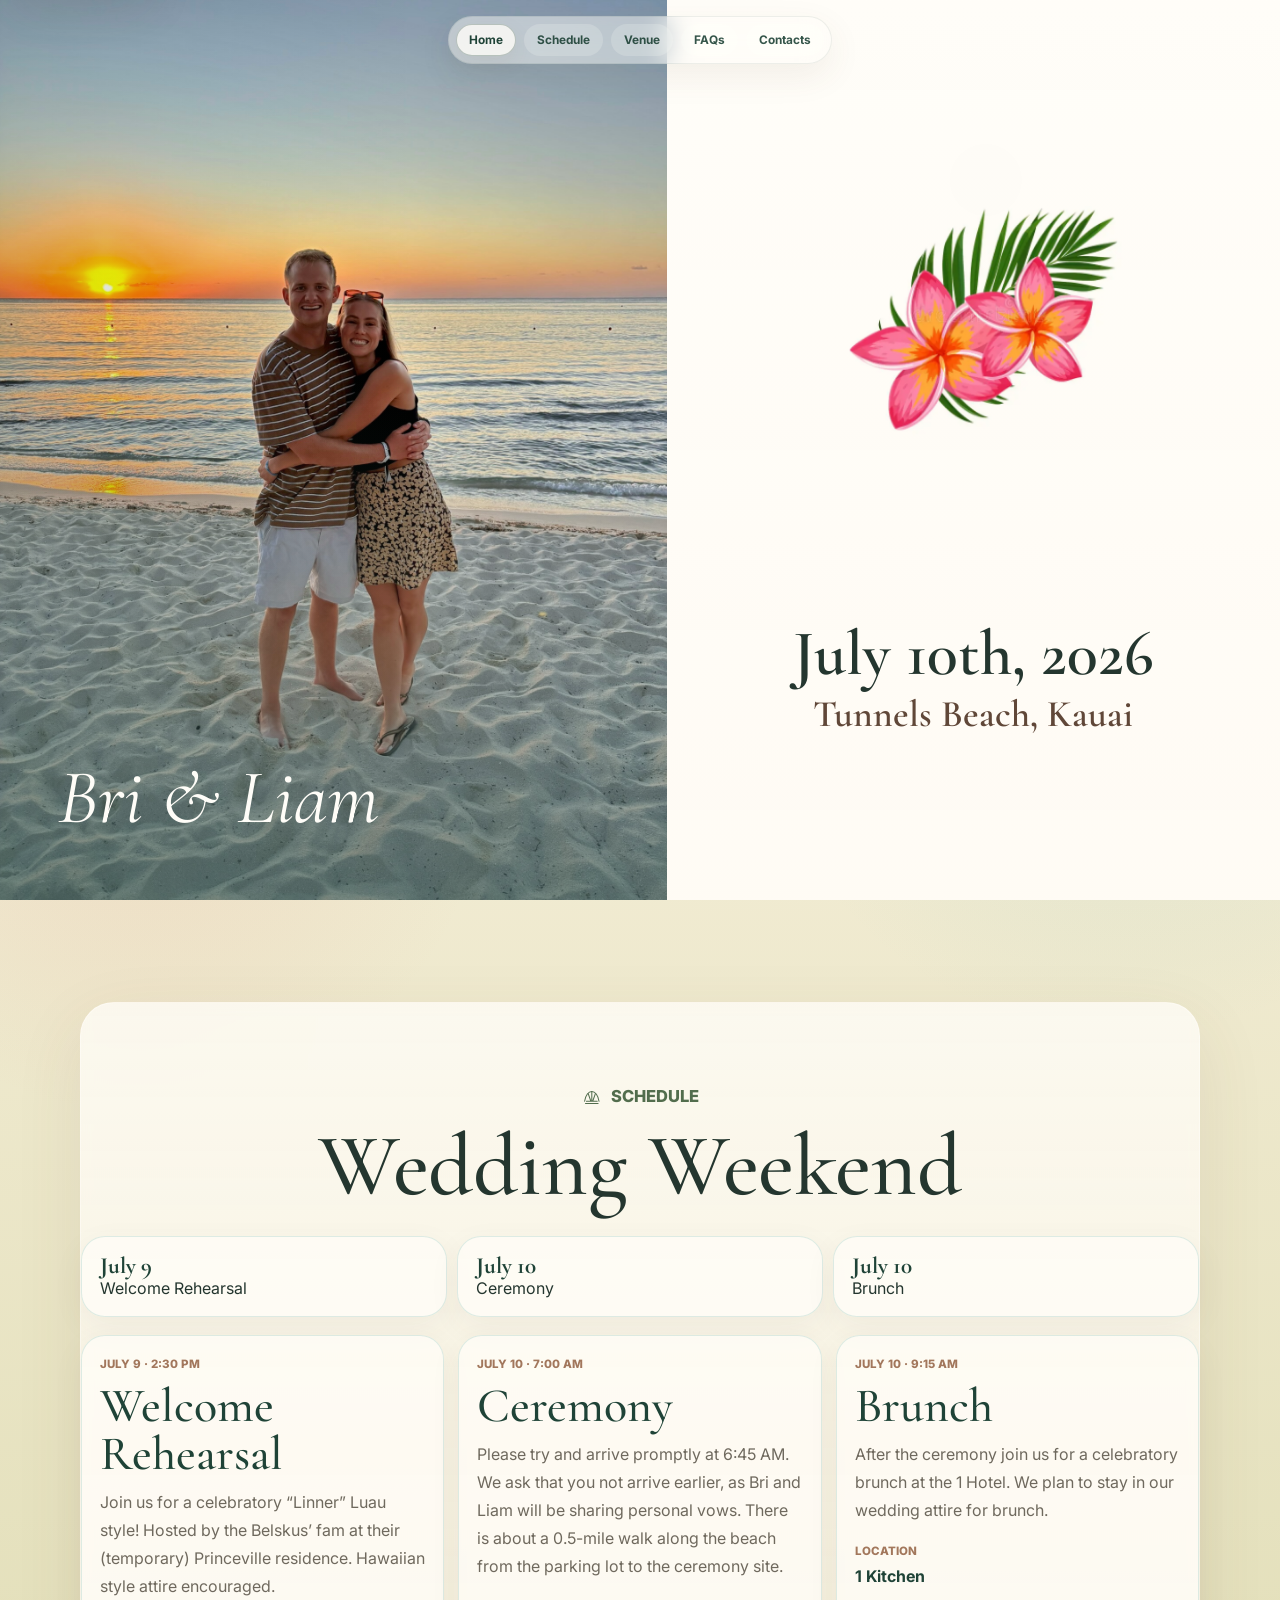
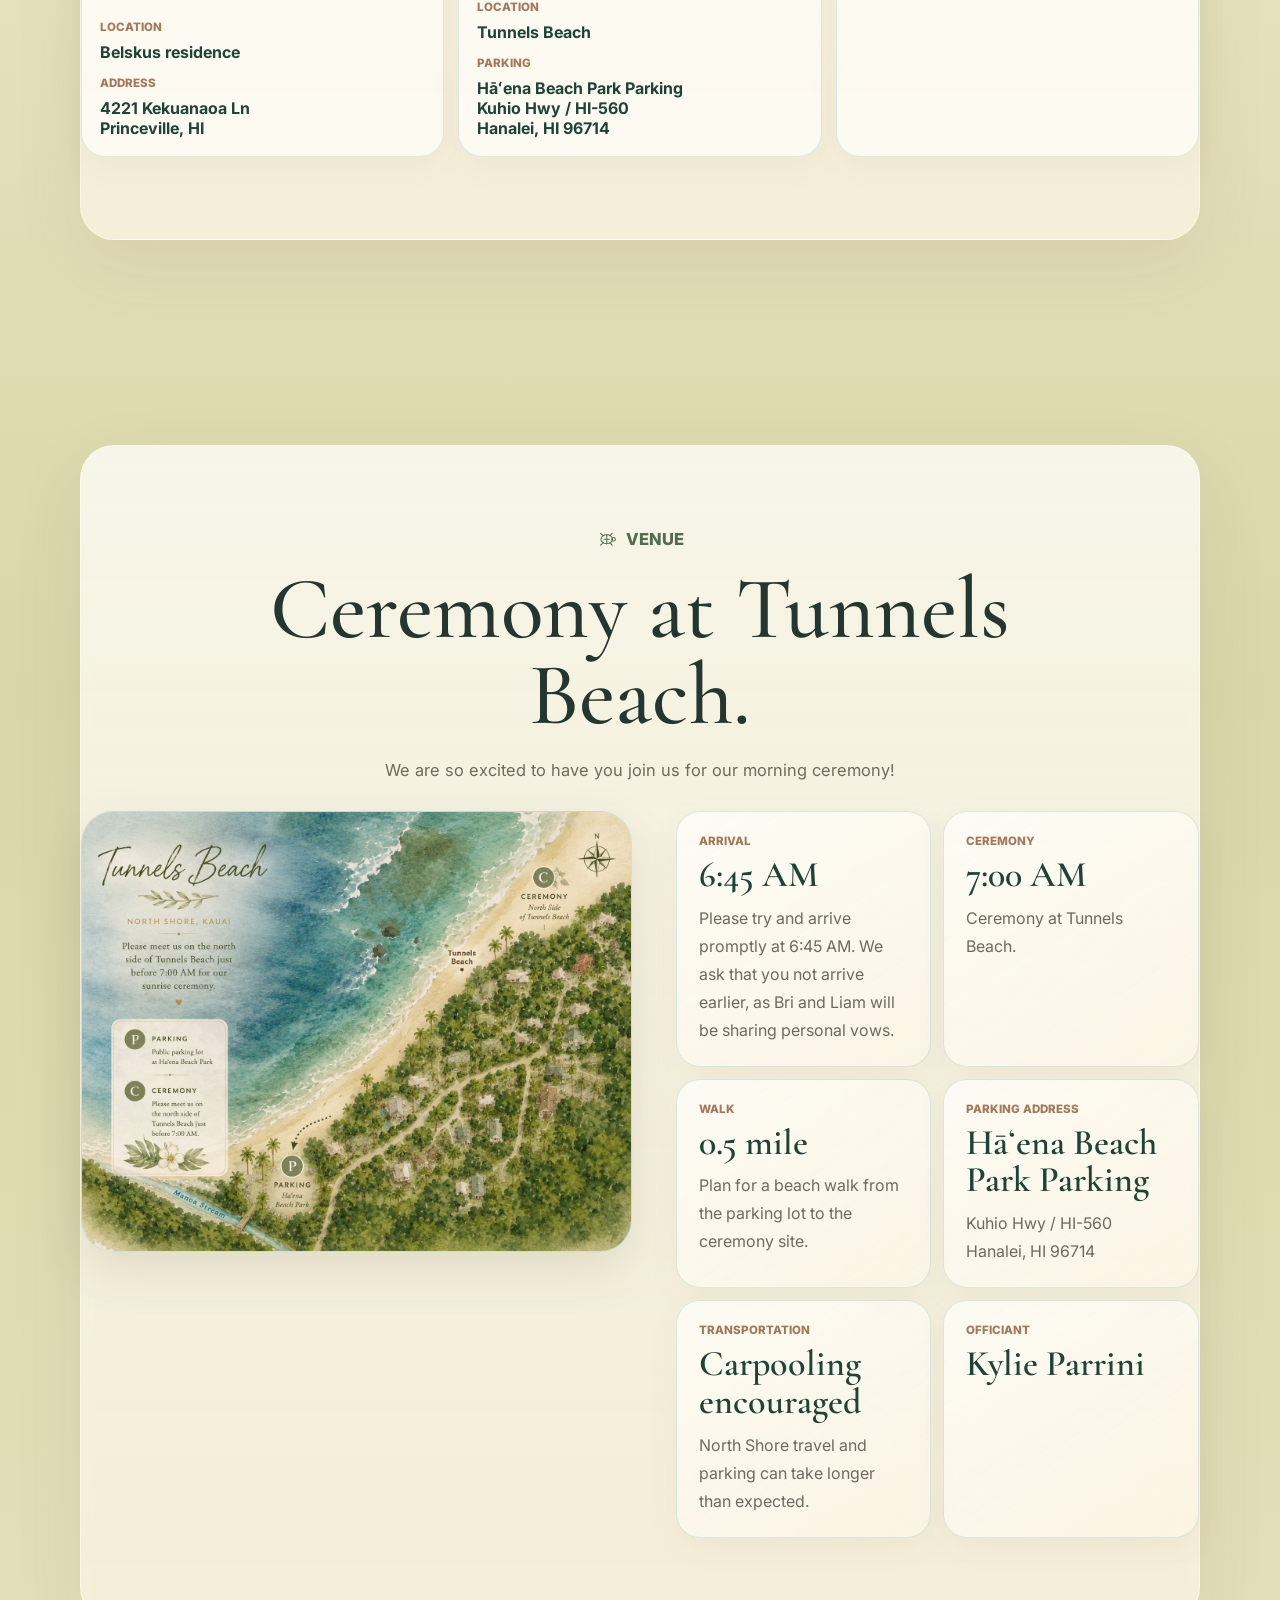
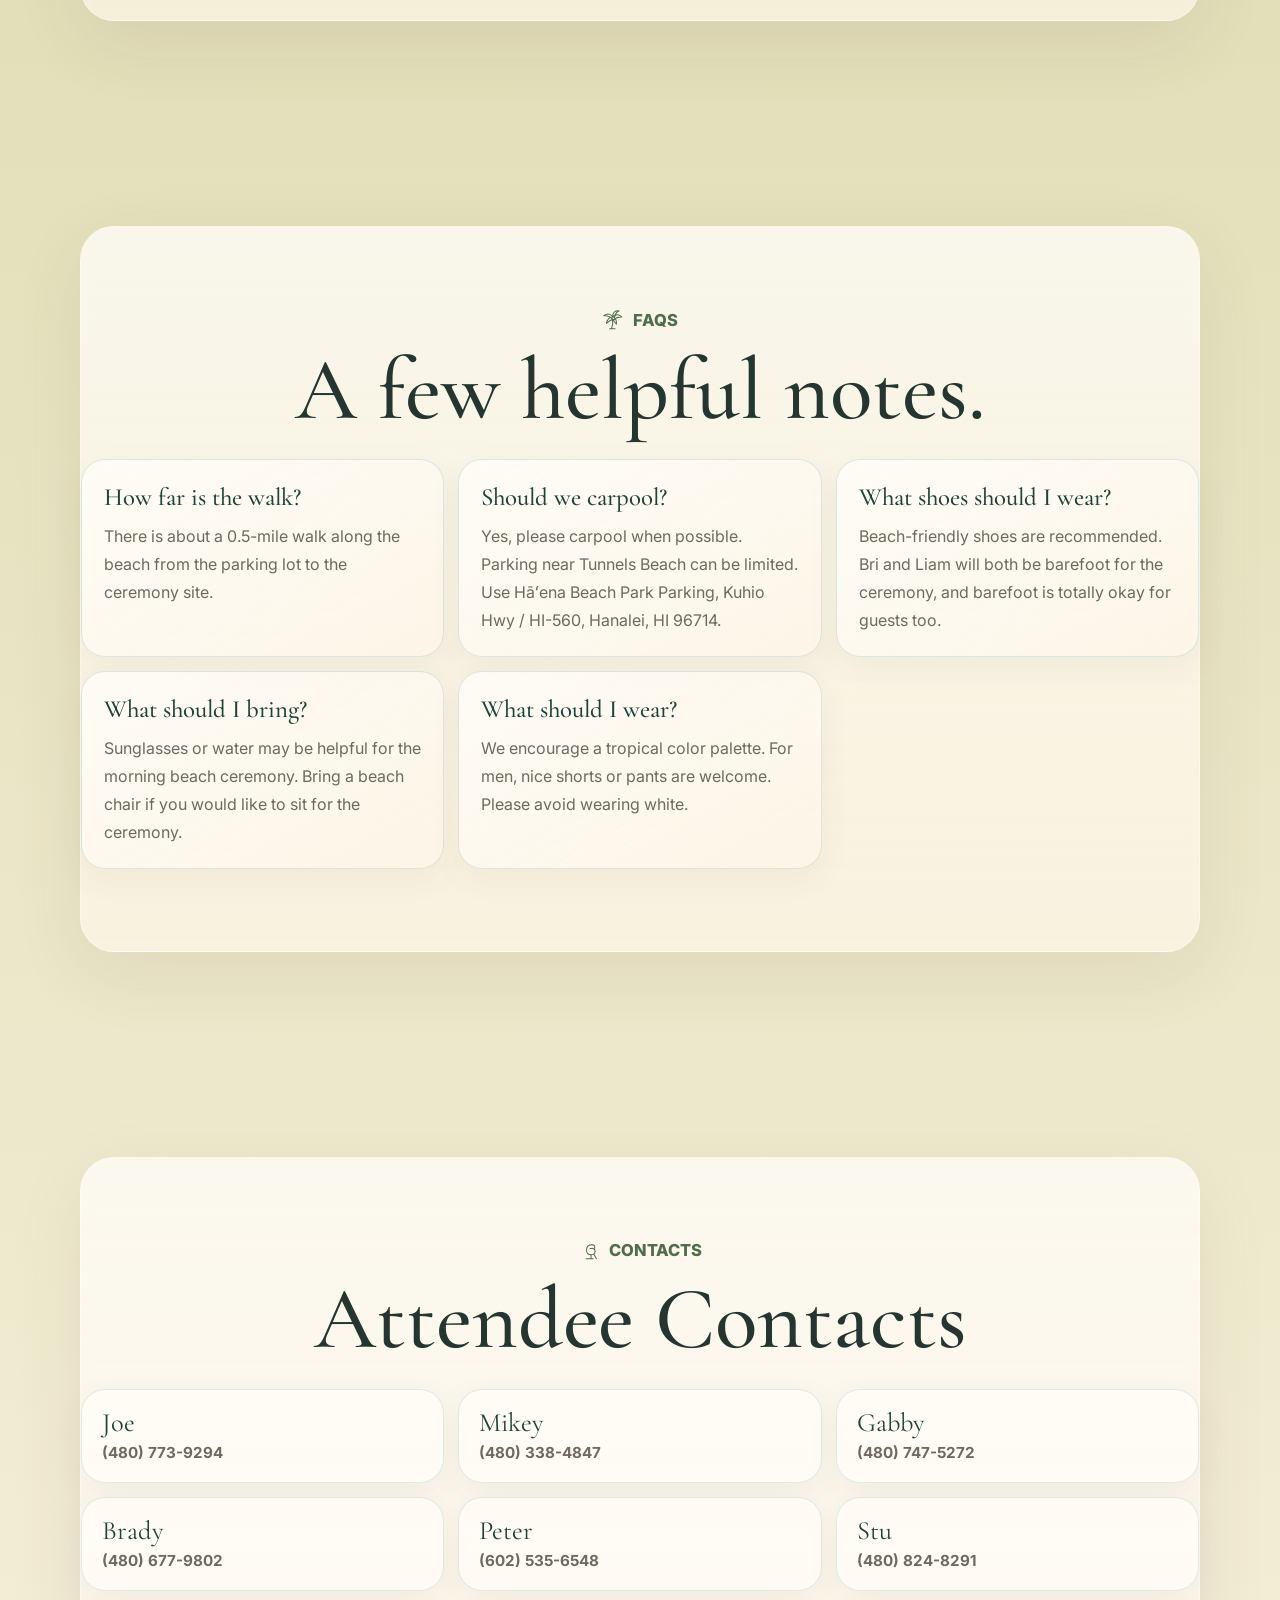
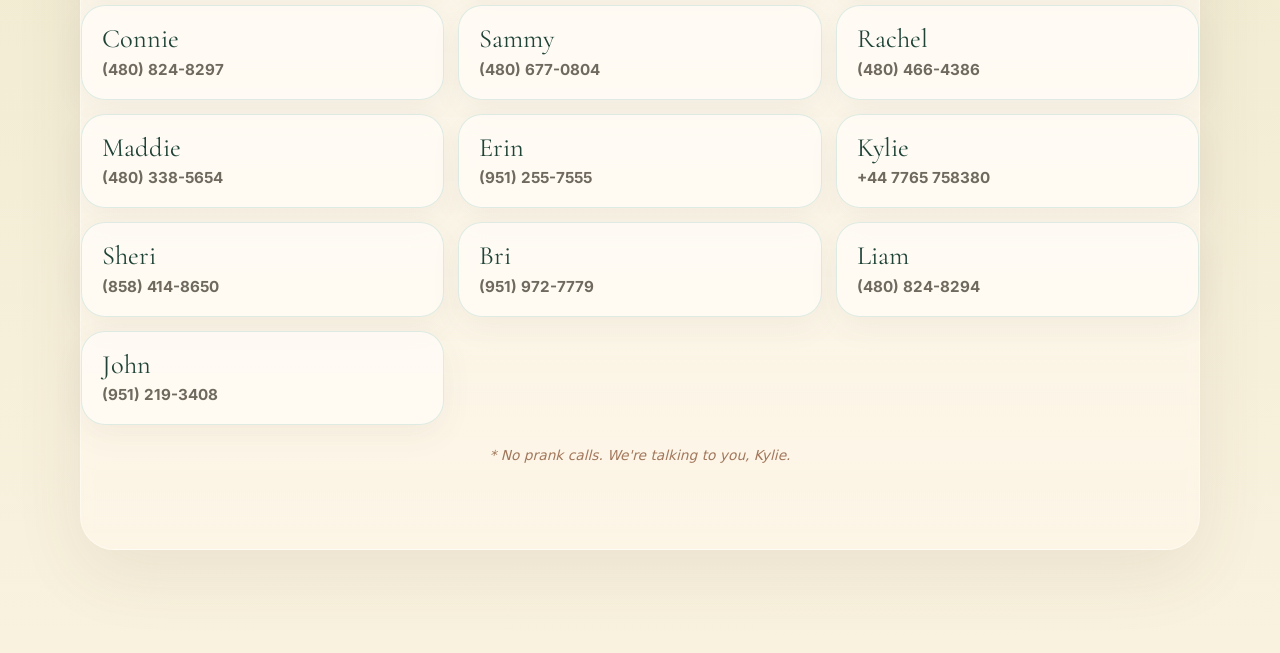
==== commit 07c4a560: "Final Updates-Every section covered" ====
--- a/index.html
+++ b/index.html
@@ -66,6 +66,14 @@
         <path d="M31 13c-8 0-12 5-12 12 0 6 4 10 10 10 5 0 9-3 9-8 0-3-2-6-6-6h-5" />
         <path d="M31 13c6 0 8 4 5 8M29 35v9M36 35l5 9M18 44h16" />
       </symbol>
+      <symbol id="motif-palm" viewBox="0 0 48 48">
+        <path d="M24 17c-6-7-14-7-20-2 8-1 14 1 20 8" />
+        <path d="M24 17c-1-9 5-14 14-13-7 4-10 8-10 16" />
+        <path d="M24 17c7-6 15-5 20 1-8-1-13 1-18 7" />
+        <path d="M24 17c-8 1-13 7-14 15 5-5 10-8 17-9" />
+        <path d="M24 17c6 3 9 9 8 17-3-5-6-8-10-11" />
+        <path d="M23 22c2 8 1 15-2 22M17 44h12" />
+      </symbol>
     </svg>
 
     <header class="site-header">
@@ -102,7 +110,7 @@
       <section class="page-panel content-panel" id="schedule-panel" data-panel="schedule">
         <div class="section-wrap reveal">
           <div class="section-heading centered">
-            <p class="eyebrow"><svg class="motif-icon" aria-hidden="true" focusable="false"><use href="#motif-starfish"></use></svg>Schedule</p>
+            <p class="eyebrow"><svg class="motif-icon" aria-hidden="true" focusable="false"><use href="#motif-shell"></use></svg>Schedule</p>
             <h2>Wedding Weekend</h2>
           </div>
           <div class="schedule-strip" aria-label="Brief wedding weekend schedule">
@@ -112,9 +120,9 @@
           </div>
           <div class="schedule-card-grid">
             <article>
-              <p class="date">July 9 · 2:00 PM</p>
+              <p class="date">July 9 · 2:30 PM</p>
               <h3>Welcome Rehearsal</h3>
-              <p>Join us for a relaxed dinner party at the Belskus residence in Princeville, overlooking the North Shore.</p>
+              <p>Join us for a celebratory “Linner” Luau style! Hosted by the Belskus’ fam at their (temporary) Princeville residence. Hawaiian style attire encouraged.</p>
               <dl>
                 <div>
                   <dt>Location</dt>
@@ -129,7 +137,7 @@
             <article>
               <p class="date">July 10 · 7:00 AM</p>
               <h3>Ceremony</h3>
-              <p>Please arrive at 6:45 AM, but not earlier, as Bri and Liam will be sharing private vows beforehand. There is about a 0.5-mile walk along the beach from the parking lot to the ceremony site.</p>
+              <p>Please try and arrive promptly at 6:45 AM. We ask that you not arrive earlier, as Bri and Liam will be sharing personal vows. There is about a 0.5-mile walk along the beach from the parking lot to the ceremony site.</p>
               <dl>
                 <div>
                   <dt>Location</dt>
@@ -144,11 +152,11 @@
             <article>
               <p class="date">July 10 · 9:15 AM</p>
               <h3>Brunch</h3>
-              <p>After the ceremony, we will continue the celebration with brunch. All guests are invited to join us.</p>
+              <p>After the ceremony join us for a celebratory brunch at the 1 Hotel. We plan to stay in our wedding attire for brunch.</p>
               <dl>
                 <div>
                   <dt>Location</dt>
-                  <dd>1 Hotel Hanalei Bay</dd>
+                  <dd>1 Kitchen</dd>
                 </div>
               </dl>
             </article>
@@ -162,9 +170,7 @@
             <p class="eyebrow"><svg class="motif-icon" aria-hidden="true" focusable="false"><use href="#motif-turtle"></use></svg>Venue</p>
             <h2>Ceremony at Tunnels Beach.</h2>
             <p>
-              Please meet us at Tunnels Beach for a morning ceremony.
-              Parking can be limited, so carpooling is encouraged. Please do not arrive
-              earlier than 6:45 AM, as Bri and Liam will be sharing private vows beforehand.
+              We are so excited to have you join us for our morning ceremony!
             </p>
           </div>
           <div class="venue-layout">
@@ -176,12 +182,12 @@
               <article>
                 <span>Arrival</span>
                 <strong>6:45 AM</strong>
-                <p>Please do not arrive earlier, as Bri and Liam will be sharing private vows beforehand.</p>
+                <p>Please try and arrive promptly at 6:45 AM. We ask that you not arrive earlier, as Bri and Liam will be sharing personal vows.</p>
               </article>
               <article>
                 <span>Ceremony</span>
                 <strong>7:00 AM</strong>
-                <p>Sunrise ceremony at Tunnels Beach.</p>
+                <p>Ceremony at Tunnels Beach.</p>
               </article>
               <article>
                 <span>Walk</span>
@@ -210,14 +216,10 @@
       <section class="page-panel content-panel" id="faqs-panel" data-panel="faqs">
         <div class="section-wrap reveal">
           <div class="section-heading centered">
-            <p class="eyebrow"><svg class="motif-icon" aria-hidden="true" focusable="false"><use href="#motif-shell"></use></svg>FAQs</p>
+            <p class="eyebrow"><svg class="motif-icon" aria-hidden="true" focusable="false"><use href="#motif-palm"></use></svg>FAQs</p>
             <h2>A few helpful notes.</h2>
           </div>
           <div class="faq-grid">
-            <article>
-              <h3>When should we arrive?</h3>
-              <p>Guests should arrive at 6:45 AM, but not earlier, as Bri and Liam will be sharing private vows beforehand.</p>
-            </article>
             <article>
               <h3>How far is the walk?</h3>
               <p>There is about a 0.5-mile walk along the beach from the parking lot to the ceremony site.</p>
@@ -228,15 +230,15 @@
             </article>
             <article>
               <h3>What shoes should I wear?</h3>
-              <p>Beach-friendly shoes are recommended, and barefoot is totally okay for the ceremony.</p>
+              <p>Beach-friendly shoes are recommended. Bri and Liam will both be barefoot for the ceremony, and barefoot is totally okay for guests too.</p>
             </article>
             <article>
               <h3>What should I bring?</h3>
-              <p>Sunglasses or water may be helpful for the morning beach ceremony.</p>
+              <p>Sunglasses or water may be helpful for the morning beach ceremony. Bring a beach chair if you would like to sit for the ceremony.</p>
             </article>
             <article>
               <h3>What should I wear?</h3>
-              <p>Beach-friendly neutrals and florals are perfect. Please avoid wearing white.</p>
+              <p>We encourage a tropical color palette. For men, nice shorts or pants are welcome. Please avoid wearing white.</p>
             </article>
           </div>
         </div>
--- a/styles.css
+++ b/styles.css
@@ -586,6 +586,10 @@
   text-align: center;
 }
 
+.section-heading h2 + p {
+  margin-top: 18px;
+}
+
 .info-grid {
   display: grid;
   grid-template-columns: repeat(2, minmax(0, 1fr));
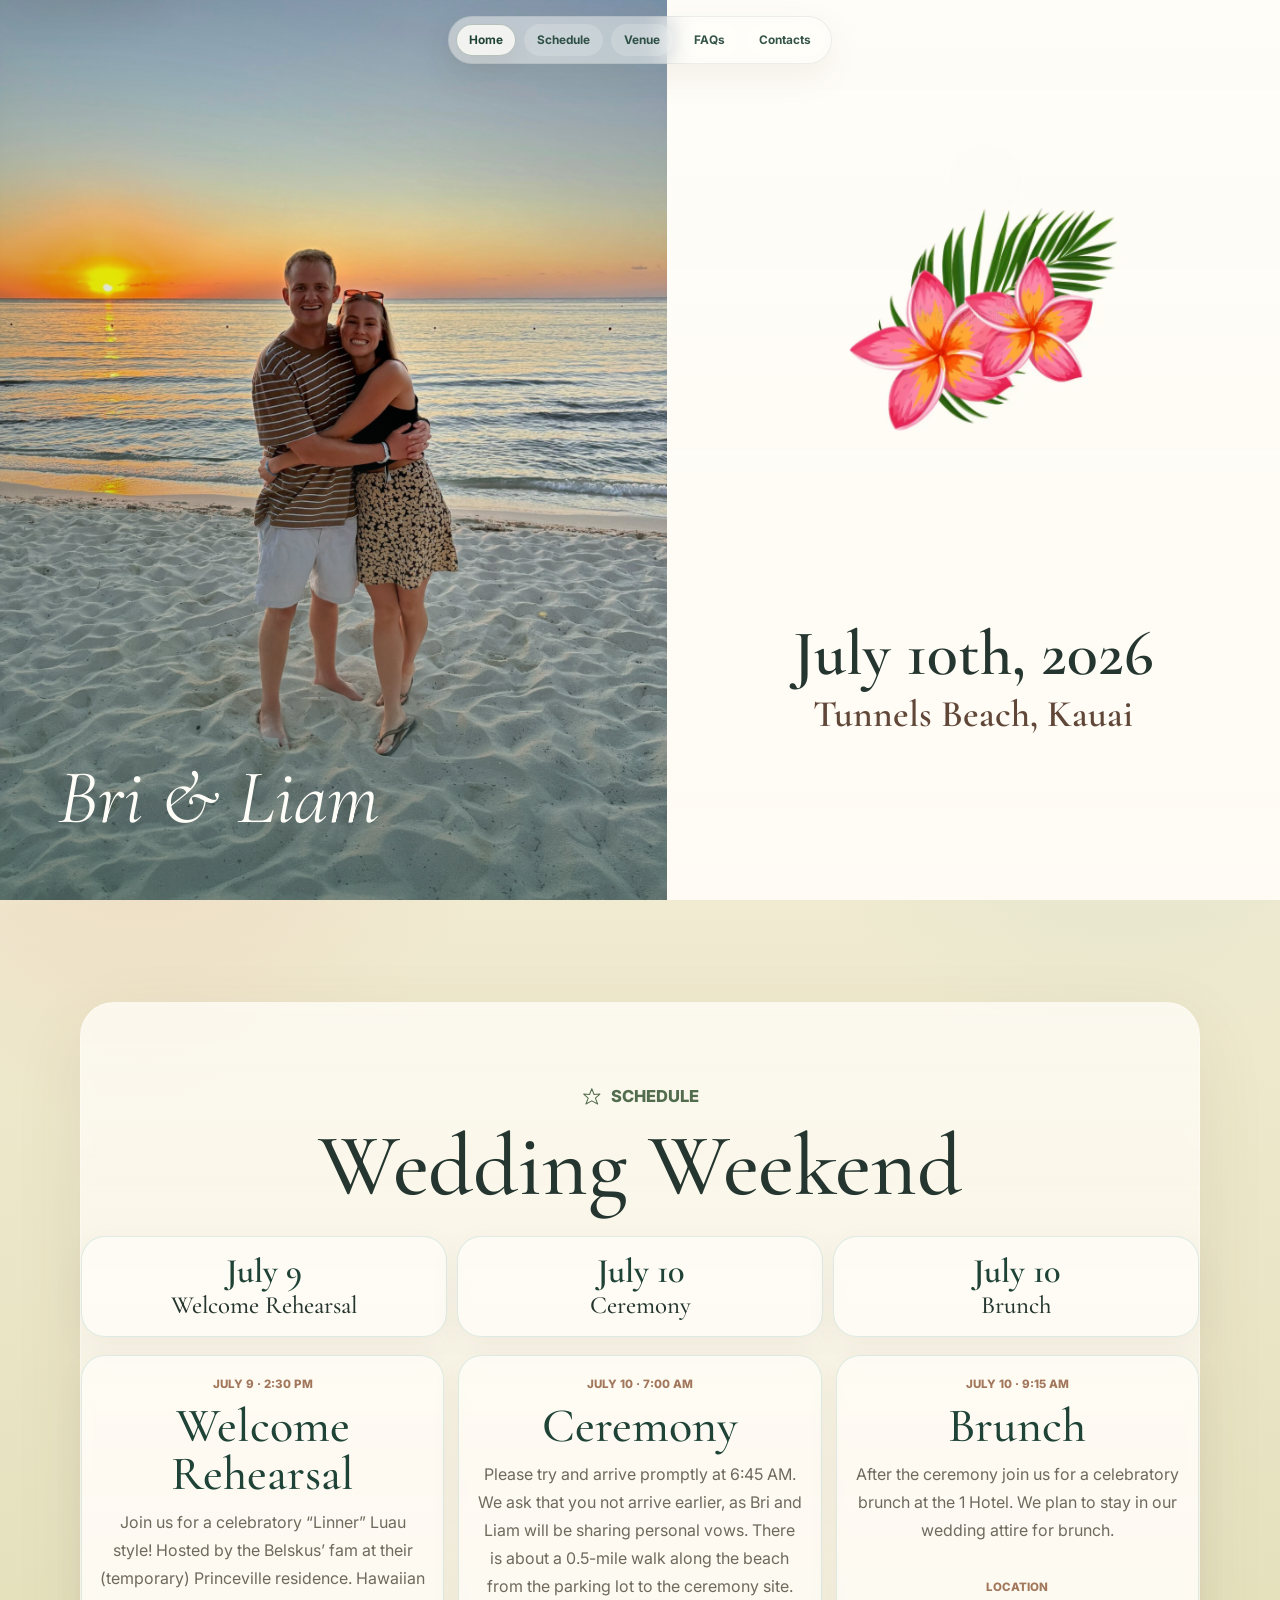
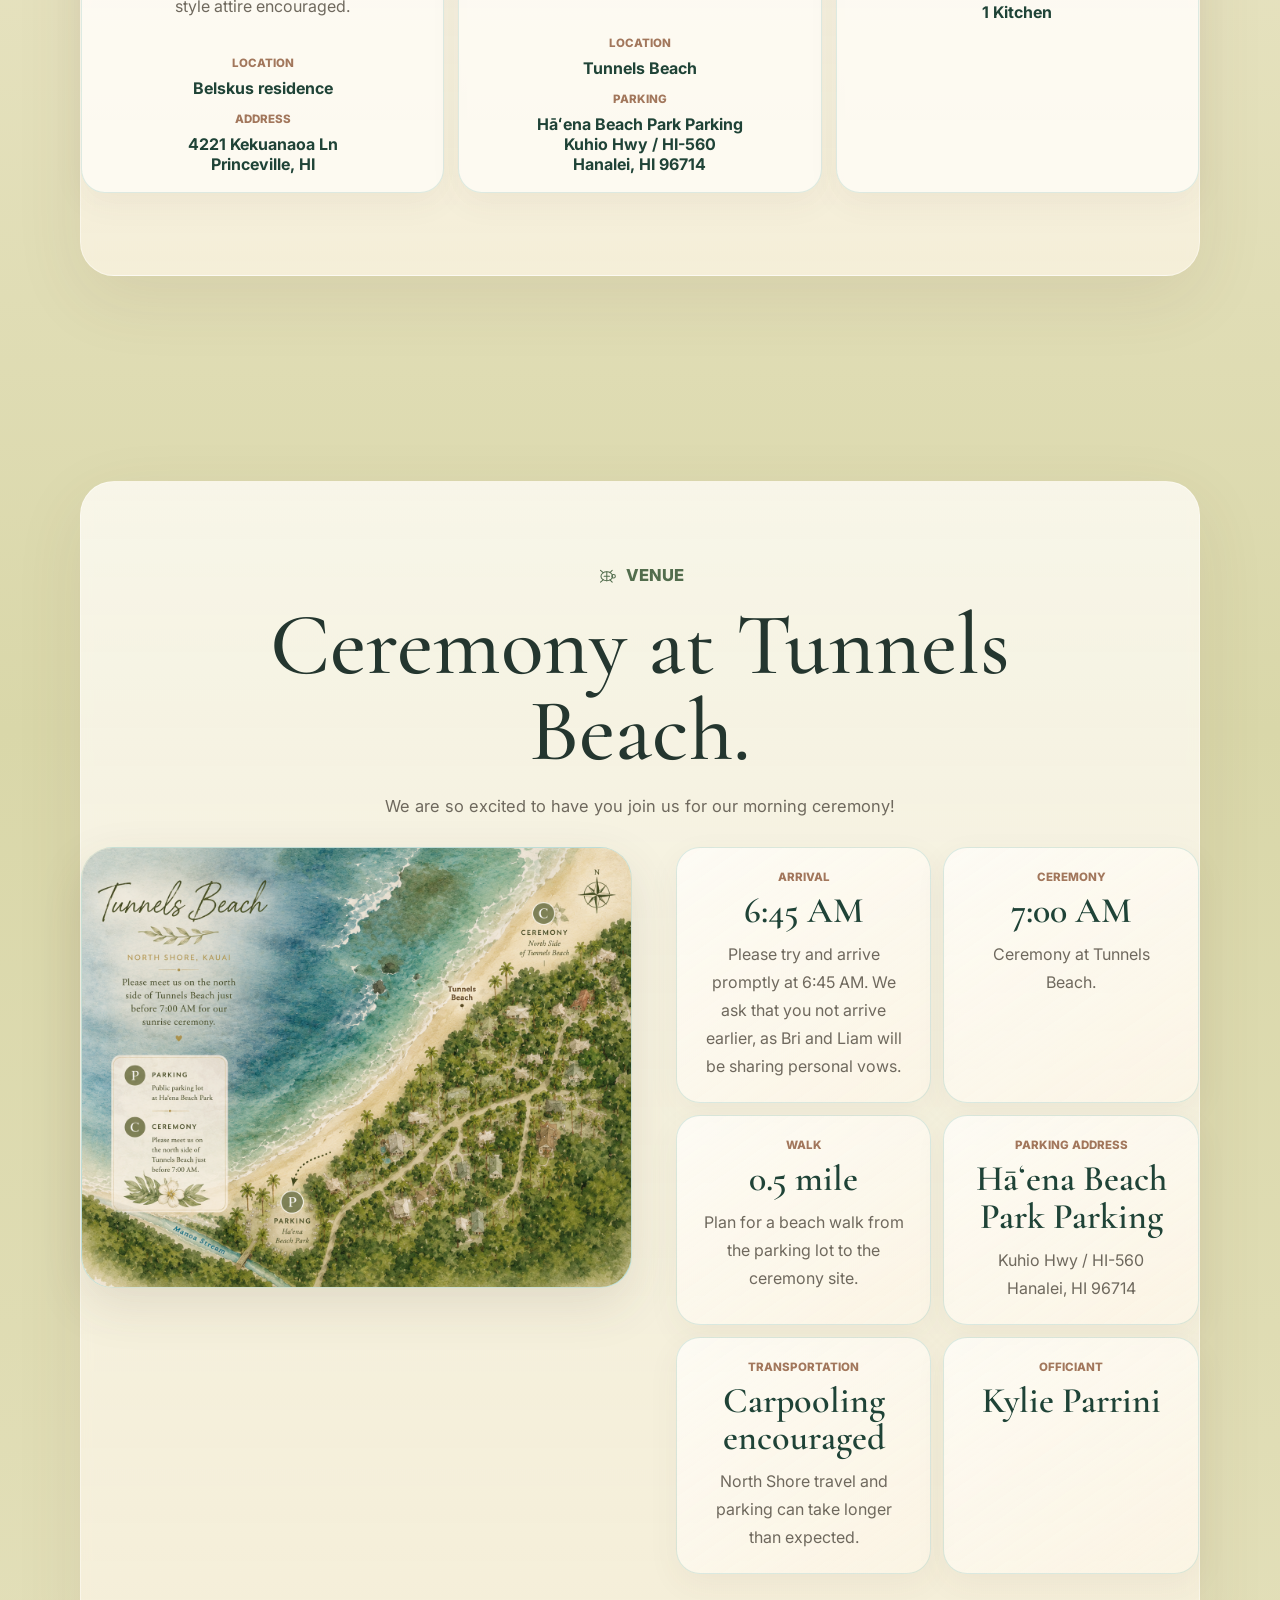
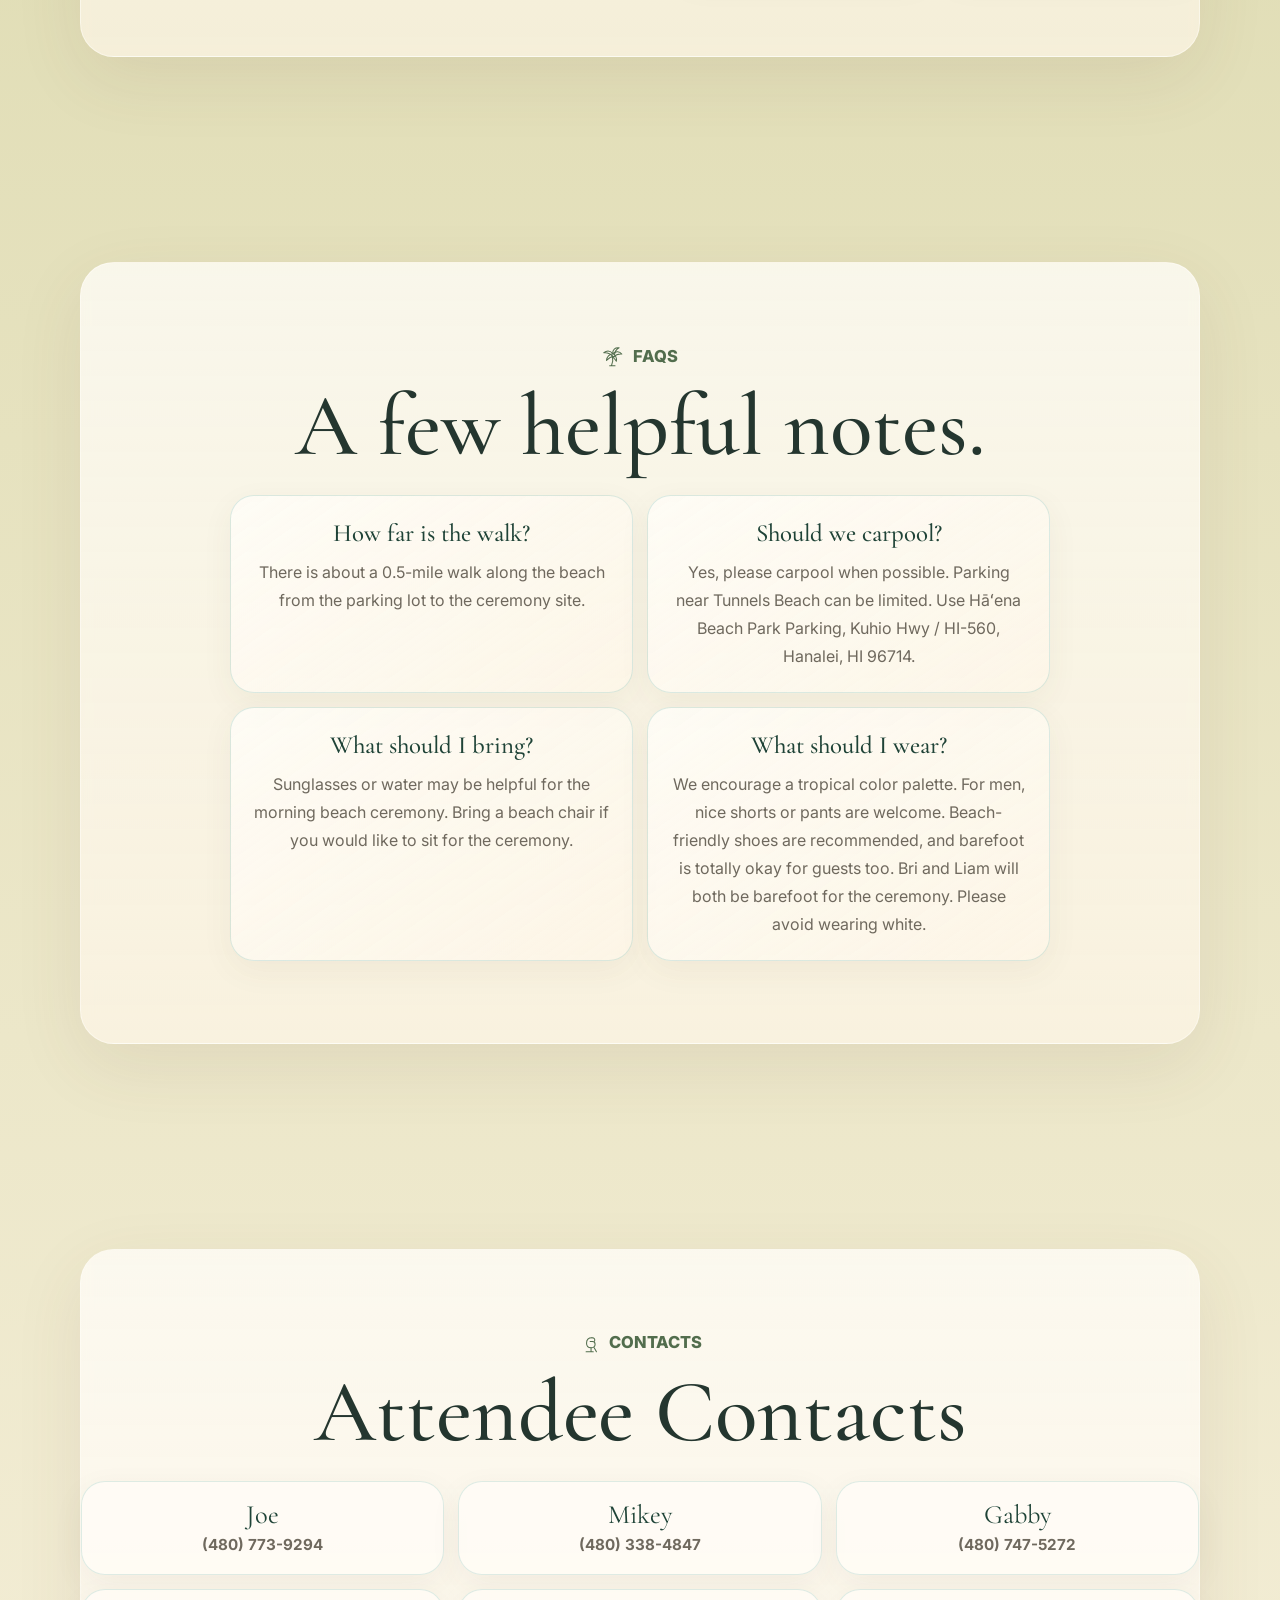
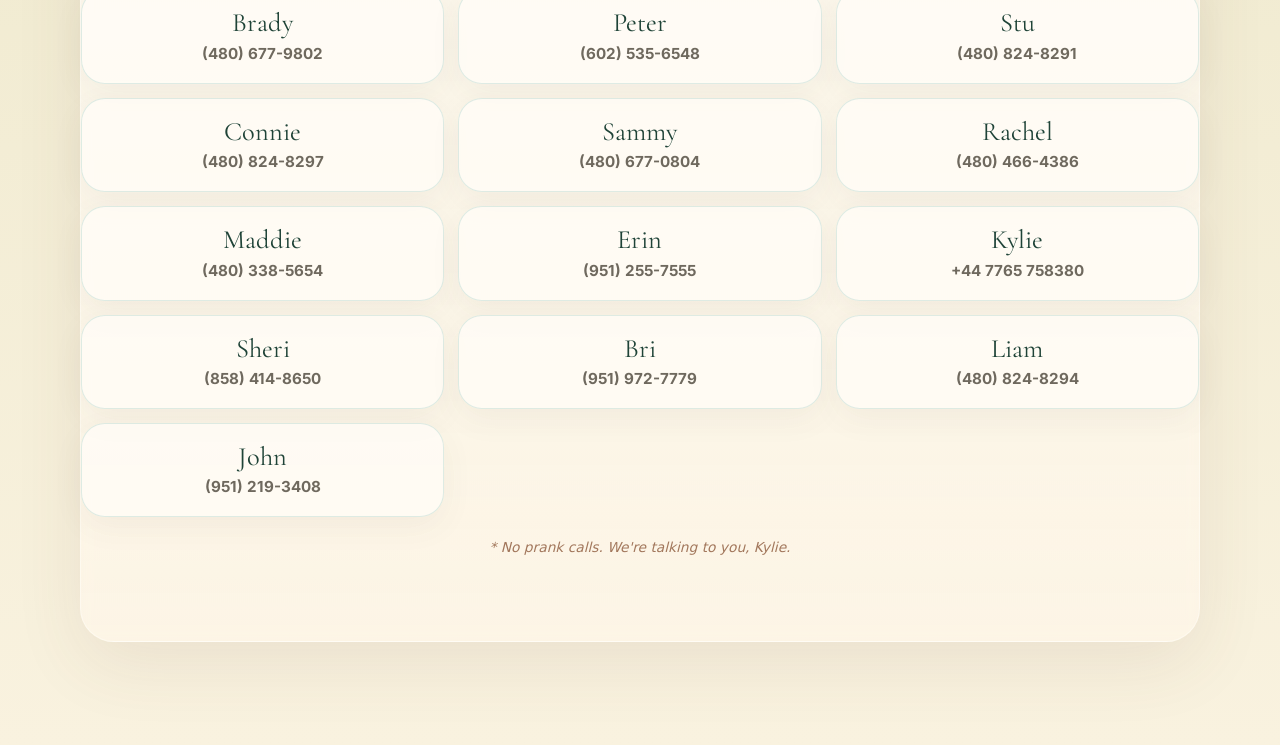
==== commit 6c625e52: "Done Done" ====
--- a/index.html
+++ b/index.html
@@ -110,13 +110,22 @@
       <section class="page-panel content-panel" id="schedule-panel" data-panel="schedule">
         <div class="section-wrap reveal">
           <div class="section-heading centered">
-            <p class="eyebrow"><svg class="motif-icon" aria-hidden="true" focusable="false"><use href="#motif-shell"></use></svg>Schedule</p>
+            <p class="eyebrow"><svg class="motif-icon" aria-hidden="true" focusable="false"><use href="#motif-starfish"></use></svg>Schedule</p>
             <h2>Wedding Weekend</h2>
           </div>
           <div class="schedule-strip" aria-label="Brief wedding weekend schedule">
-            <span><strong>July 9</strong> Welcome Rehearsal</span>
-            <span><strong>July 10</strong> Ceremony</span>
-            <span><strong>July 10</strong> Brunch</span>
+            <span>
+              <strong>July 9</strong>
+              <em>Welcome Rehearsal</em>
+            </span>
+            <span>
+              <strong>July 10</strong>
+              <em>Ceremony</em>
+            </span>
+            <span>
+              <strong>July 10</strong>
+              <em>Brunch</em>
+            </span>
           </div>
           <div class="schedule-card-grid">
             <article>
@@ -229,16 +238,12 @@
               <p>Yes, please carpool when possible. Parking near Tunnels Beach can be limited. Use Hāʻena Beach Park Parking, Kuhio Hwy / HI-560, Hanalei, HI 96714.</p>
             </article>
             <article>
-              <h3>What shoes should I wear?</h3>
-              <p>Beach-friendly shoes are recommended. Bri and Liam will both be barefoot for the ceremony, and barefoot is totally okay for guests too.</p>
-            </article>
-            <article>
               <h3>What should I bring?</h3>
               <p>Sunglasses or water may be helpful for the morning beach ceremony. Bring a beach chair if you would like to sit for the ceremony.</p>
             </article>
             <article>
               <h3>What should I wear?</h3>
-              <p>We encourage a tropical color palette. For men, nice shorts or pants are welcome. Please avoid wearing white.</p>
+              <p>We encourage a tropical color palette. For men, nice shorts or pants are welcome. Beach-friendly shoes are recommended, and barefoot is totally okay for guests too. Bri and Liam will both be barefoot for the ceremony. Please avoid wearing white.</p>
             </article>
           </div>
         </div>
--- a/styles.css
+++ b/styles.css
@@ -325,18 +325,34 @@
 
 .schedule-strip span,
 .schedule-card-grid article {
+  display: grid;
+  justify-items: center;
+  align-content: start;
   padding: 18px;
   background: rgba(255, 253, 248, 0.76);
   border: 1px solid rgba(116, 183, 174, 0.24);
   border-radius: var(--radius);
   box-shadow: 0 10px 32px rgba(93, 74, 59, 0.06);
+  text-align: center;
 }
 
 .schedule-strip strong {
   display: block;
   color: var(--deep-green);
   font-family: "Cormorant Garamond", Georgia, serif;
-  font-size: 1.45rem;
+  font-size: clamp(1.7rem, 3vw, 2.15rem);
+  font-weight: 600;
+  line-height: 0.95;
+}
+
+.schedule-strip em {
+  display: block;
+  margin-top: 6px;
+  color: var(--ink);
+  font-family: "Cormorant Garamond", Georgia, serif;
+  font-size: clamp(1.25rem, 2.2vw, 1.55rem);
+  font-style: normal;
+  font-weight: 500;
   line-height: 1;
 }
 
@@ -354,6 +370,7 @@
 }
 
 .schedule-card-grid dl {
+  justify-items: center;
   margin-top: 20px;
 }
 
@@ -600,6 +617,9 @@
 .feature-card,
 .faq-grid article,
 .rec-grid article {
+  display: grid;
+  justify-items: center;
+  align-content: start;
   min-height: 100%;
   padding: 22px;
   background:
@@ -607,6 +627,7 @@
   border: 1px solid rgba(116, 183, 174, 0.26);
   border-radius: var(--radius);
   box-shadow: 0 10px 32px rgba(93, 74, 59, 0.06);
+  text-align: center;
 }
 
 .info-grid span,
@@ -735,6 +756,14 @@
   display: grid;
   grid-template-columns: repeat(3, minmax(0, 1fr));
   gap: 14px;
+  align-items: stretch;
+  justify-content: center;
+}
+
+.faq-grid {
+  grid-template-columns: repeat(2, minmax(240px, 1fr));
+  max-width: 820px;
+  margin: 0 auto;
 }
 
 .faq-grid h3 {
@@ -770,11 +799,14 @@
 }
 
 .contact-grid article {
+  display: grid;
+  justify-items: center;
   padding: 20px;
   background: rgba(255, 253, 248, 0.76);
   border: 1px solid rgba(116, 183, 174, 0.24);
   border-radius: var(--radius);
   box-shadow: 0 10px 32px rgba(93, 74, 59, 0.06);
+  text-align: center;
 }
 
 .contact-grid span,
